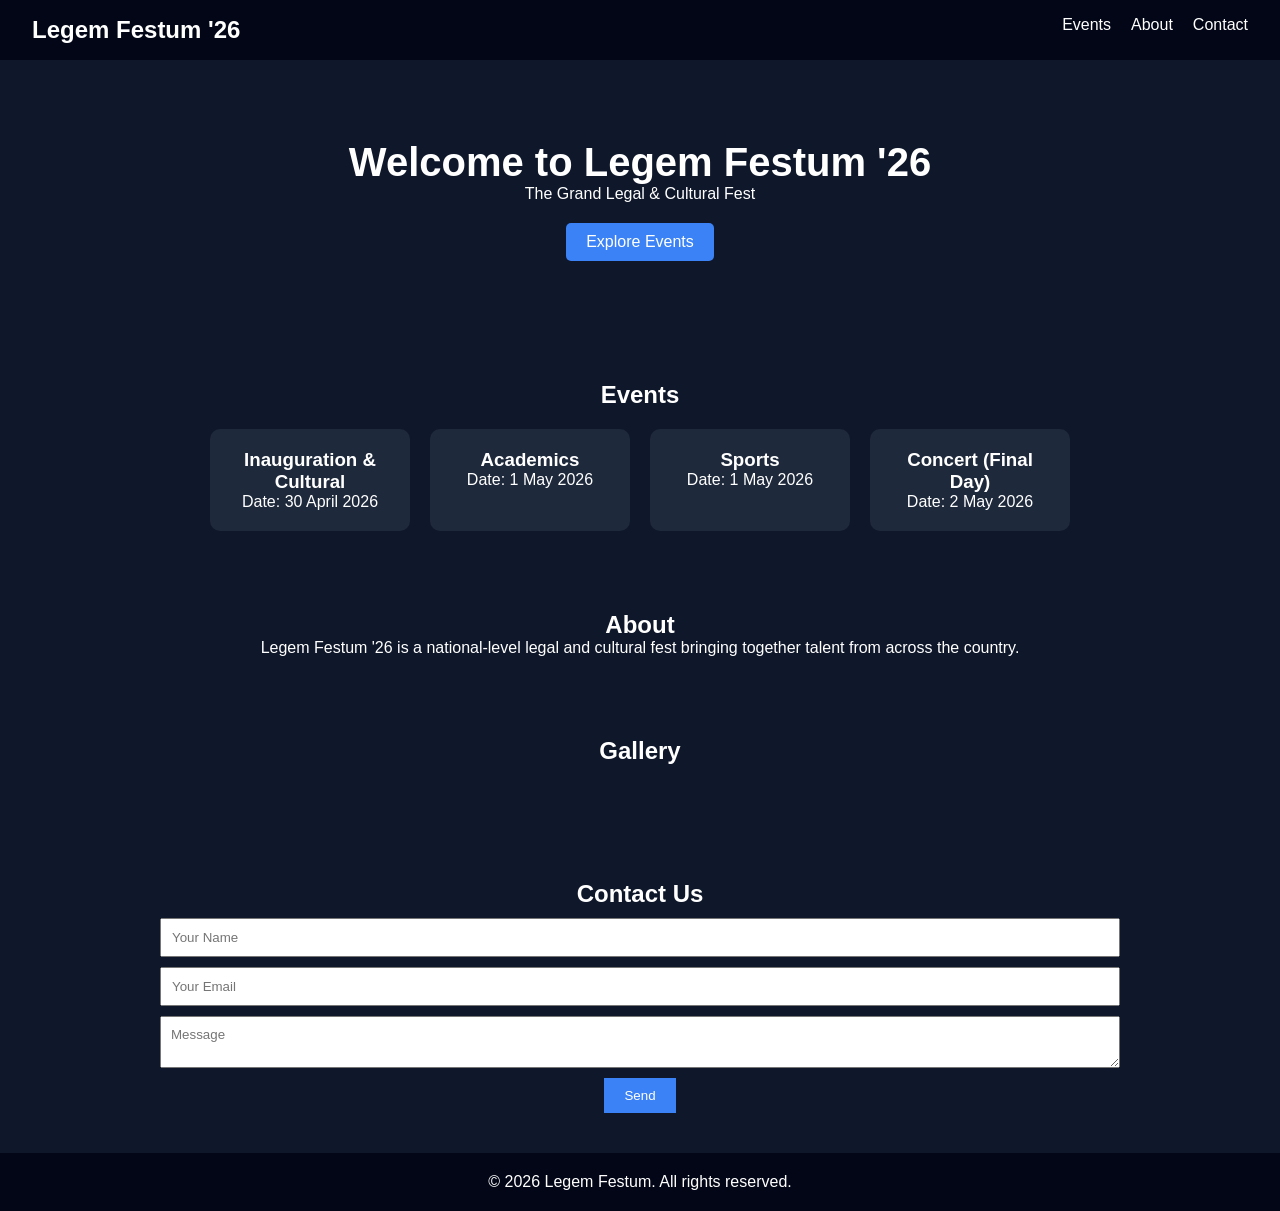
==== index.html @ 27560d38 "A Law Fest, Legum Festum website using css, java and html" ====
<!DOCTYPE html>
<html lang="en">
<head>
    <meta charset="UTF-8">
    <meta name="viewport" content="width=device-width, initial-scale=1.0">
    <title>Legem Festum '26</title>
    <link rel="stylesheet" href="style.css">
</head>
<body>

<!-- Navbar -->
<nav class="navbar">
    <h2>Legem Festum '26</h2>
    <ul>
        <li><a href="#events">Events</a></li>
        <li><a href="#about">About</a></li>
        <li><a href="#contact">Contact</a></li>
    </ul>
</nav>

<!-- Hero -->
<section class="hero fade-in">
    <h1>Welcome to Legem Festum '26</h1>
    <p>The Grand Legal & Cultural Fest</p>
    <a href="events.html" class="btn">Explore Events</a>
</section>

<!-- Events -->
<section id="events" class="events fade-in">
    <h2>Events</h2>
<div class="cards">
    <div class="card">
        <h3>Inauguration & Cultural</h3>
        <p>Date: 30 April 2026</p>
    </div>

    <div class="card">
        <h3>Academics</h3>
        <p>Date: 1 May 2026</p>
    </div>

    <div class="card">
        <h3>Sports</h3>
        <p>Date: 1 May 2026</p>
    </div>

    <div class="card">
        <h3>Concert (Final Day)</h3>
        <p>Date: 2 May 2026</p>
    </div>
</div>
</section>

<!-- About -->
<section id="about" class="about fade-in">
    <h2>About</h2>
    <p>Legem Festum '26 is a national-level legal and cultural fest bringing together talent from across the country.</p>
</section>

<!-- Gallery -->
<section class="gallery fade-in">
    <h2>Gallery</h2>
    <div class="gallery-grid">
        <img src="https://picsum.photos/300?1" alt="">
        <img src="https://picsum.photos/300?2" alt="">
        <img src="https://picsum.photos/300?3" alt="">
        <img src="https://picsum.photos/300?4" alt="">
        <img src="https://picsum.photos/300?5" alt="">
        <img src="https://picsum.photos/300?6" alt="">
    </div>
</section>

<!-- Contact -->
<section id="contact" class="contact fade-in">
    <h2>Contact Us</h2>
    <form>
        <input type="text" placeholder="Your Name" required>
        <input type="email" placeholder="Your Email" required>
        <textarea placeholder="Message"></textarea>
        <button type="submit">Send</button>
    </form>
</section>

<!-- Footer -->
<footer>
    <p>© 2026 Legem Festum. All rights reserved.</p>
</footer>

<script src="script.js"></script>
</body>
</html>
---- style.css ----
* {
    margin: 0;
    padding: 0;
    box-sizing: border-box;
    font-family: Arial, sans-serif;
}

html {
    scroll-behavior: smooth;
}

body {
    background: #0f172a;
    color: white;
}

/* Navbar */
.navbar {
    display: flex;
    justify-content: space-between;
    padding: 1rem 2rem;
    background: #020617;
}

.navbar ul {
    list-style: none;
    display: flex;
    gap: 20px;
}

.navbar a {
    color: white;
    text-decoration: none;
}

/* Hero */
.hero {
    text-align: center;
    padding: 80px 20px;
}

.hero h1 {
    font-size: 2.5rem;
}

.btn {
    display: inline-block;
    margin-top: 20px;
    padding: 10px 20px;
    background: #3b82f6;
    color: white;
    text-decoration: none;
    border-radius: 5px;
}

/* Events */
.events {
    padding: 40px 20px;
    text-align: center;
}

.cards {
    display: flex;
    justify-content: center;
    gap: 20px;
    margin-top: 20px;
    flex-wrap: wrap;
}

.card {
    background: #1e293b;
    padding: 20px;
    border-radius: 10px;
    width: 200px;
}

/* About */
.about {
    padding: 40px;
    text-align: center;
}

/* Contact */
.contact {
    padding: 40px;
    text-align: center;
}

.contact input, .contact textarea {
    display: block;
    width: 80%;
    margin: 10px auto;
    padding: 10px;
}

button {
    padding: 10px 20px;
    background: #3b82f6;
    border: none;
    color: white;
}

/* Footer */
footer {
    text-align: center;
    padding: 20px;
    background: #020617;
}

/* Gallery */
.gallery {
    padding: 40px;
    text-align: center;
}

.gallery-grid {
    display: grid;
    grid-template-columns: repeat(auto-fit, minmax(200px, 1fr));
    gap: 15px;
    margin-top: 20px;
}

.gallery-grid img {
    width: 100%;
    border-radius: 10px;
    transition: transform 0.3s, opacity 0.3s;
}

.gallery-grid img:hover {
    transform: scale(1.05);
    opacity: 0.8;
}

/* Fade Animation */
.fade-in {
    opacity: 0;
    transform: translateY(20px);
    transition: all 0.6s ease;
}

.fade-in.show {
    opacity: 1;
    transform: translateY(0);
}

.events-page {
    text-align: center;
    padding: 50px 20px;
}

.event-list {
    margin-top: 30px;
}

.event-item {
    background: #1e293b;
    margin: 15px auto;
    padding: 20px;
    border-radius: 10px;
    width: 300px;
}
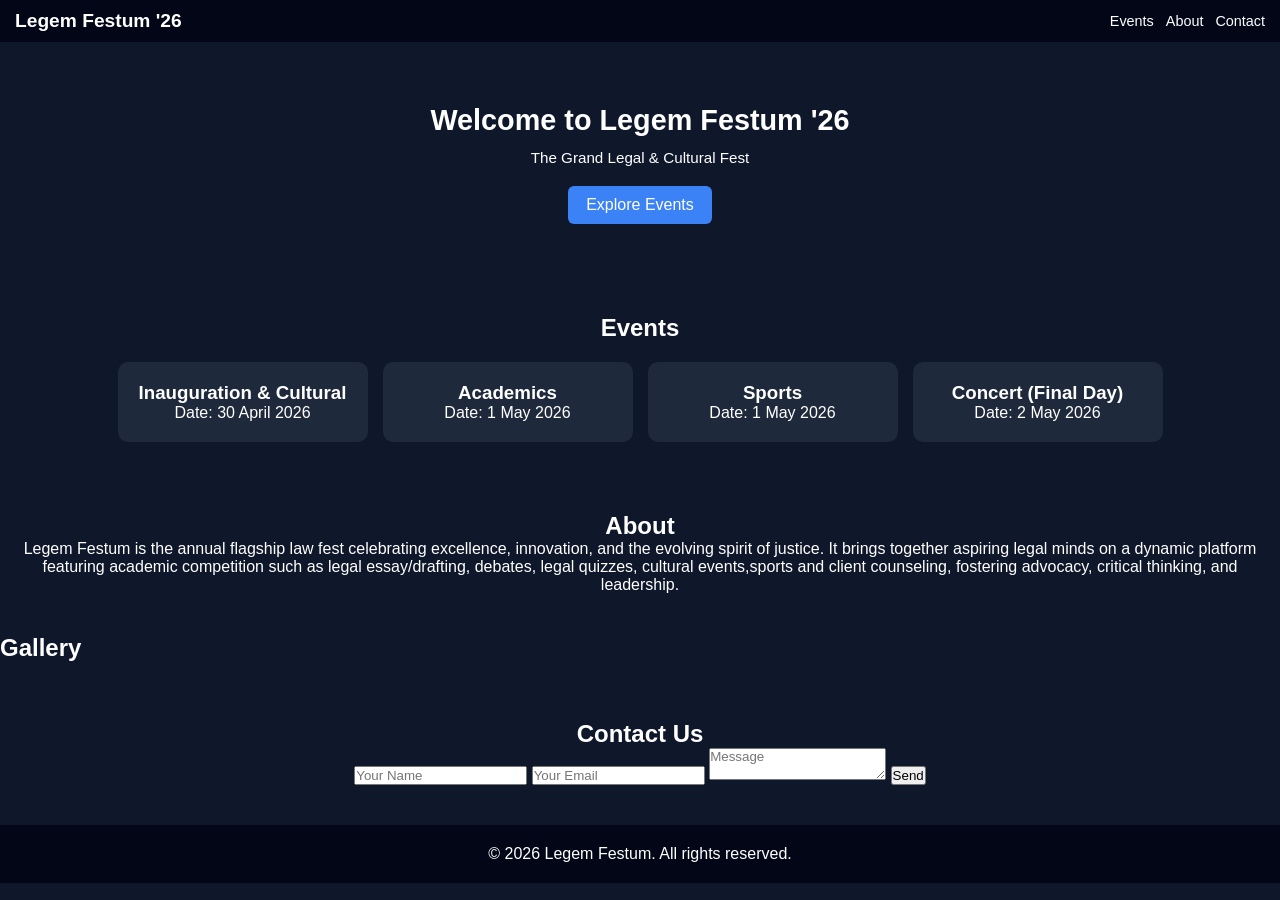
==== commit 7162e508: "update style and script" ====
--- a/index.html
+++ b/index.html
@@ -11,8 +11,14 @@
 <!-- Navbar -->
 <nav class="navbar">
     <h2>Legem Festum '26</h2>
-    <ul>
-        <li><a href="#events">Events</a></li>
+
+    <!-- Hamburger -->
+    <div class="menu-toggle" id="menu-toggle">
+        ☰
+    </div>
+
+    <ul id="nav-links">
+        <li><a href="#events.html">Events</a></li>
         <li><a href="#about">About</a></li>
         <li><a href="#contact">Contact</a></li>
     </ul>
@@ -54,7 +60,7 @@
 <!-- About -->
 <section id="about" class="about fade-in">
     <h2>About</h2>
-    <p>Legem Festum '26 is a national-level legal and cultural fest bringing together talent from across the country.</p>
+    <p>Legem Festum is the annual flagship law fest celebrating excellence, innovation, and the evolving spirit of justice. It brings together aspiring legal minds on a dynamic platform featuring academic competition such as legal essay/drafting, debates, legal quizzes, cultural events,sports and client counseling, fostering advocacy, critical thinking, and leadership.</p>
 </section>
 
 <!-- Gallery -->
--- a/style.css
+++ b/style.css
@@ -5,64 +5,77 @@
     font-family: Arial, sans-serif;
 }
 
-html {
-    scroll-behavior: smooth;
-}
-
 body {
     background: #0f172a;
     color: white;
 }
 
-/* Navbar */
+/* NAVBAR */
 .navbar {
     display: flex;
     justify-content: space-between;
-    padding: 1rem 2rem;
+    align-items: center;
+    padding: 10px 15px;
     background: #020617;
+}
+
+.navbar h2 {
+    font-size: 1.2rem;
 }
 
 .navbar ul {
     list-style: none;
     display: flex;
-    gap: 20px;
+    gap: 12px;
 }
 
 .navbar a {
     color: white;
     text-decoration: none;
-}
-
-/* Hero */
+    font-size: 0.9rem;
+}
+
+/* HERO */
 .hero {
-    text-align: center;
-    padding: 80px 20px;
+    padding: 60px 15px;
+    text-align: center;
 }
 
 .hero h1 {
-    font-size: 2.5rem;
+    font-size: 1.8rem;
+    line-height: 1.3;
+}
+
+.hero p {
+    font-size: 0.95rem;
+    margin-top: 10px;
 }
 
 .btn {
     display: inline-block;
     margin-top: 20px;
-    padding: 10px 20px;
+    padding: 10px 18px;
     background: #3b82f6;
     color: white;
     text-decoration: none;
-    border-radius: 5px;
-}
-
-/* Events */
+    border-radius: 6px;
+    transition: 0.3s;
+}
+
+.btn:hover {
+    background: #2563eb;
+}
+
+/* EVENTS */
 .events {
-    padding: 40px 20px;
+    padding: 30px 15px;
     text-align: center;
 }
 
 .cards {
     display: flex;
     justify-content: center;
-    gap: 20px;
+    gap: 15px;
     margin-top: 20px;
     flex-wrap: wrap;
 }
@@ -71,91 +84,153 @@
     background: #1e293b;
     padding: 20px;
     border-radius: 10px;
-    width: 200px;
-}
-
-/* About */
-.about {
-    padding: 40px;
-    text-align: center;
-}
-
-/* Contact */
-.contact {
-    padding: 40px;
-    text-align: center;
-}
-
-.contact input, .contact textarea {
-    display: block;
-    width: 80%;
-    margin: 10px auto;
-    padding: 10px;
-}
-
-button {
-    padding: 10px 20px;
+    width: 250px;
+    transition: 0.3s;
+}
+
+.card:hover {
+    transform: translateY(-5px);
+}
+
+/* ABOUT + CONTACT */
+.about, .contact {
+    padding: 40px 20px;
+    text-align: center;
+}
+
+/* FOOTER */
+footer {
+    text-align: center;
+    padding: 20px;
+    background: #020617;
+}
+
+/* ================= TIMELINE ================= */
+
+.timeline {
+    position: relative;
+    max-width: 800px;
+    margin: 50px auto;
+}
+
+.timeline::before {
+    content: "";
+    position: absolute;
+    left: 50%;
+    width: 3px;
+    height: 100%;
     background: #3b82f6;
-    border: none;
-    color: white;
-}
-
-/* Footer */
-footer {
-    text-align: center;
-    padding: 20px;
-    background: #020617;
-}
-
-/* Gallery */
-.gallery {
-    padding: 40px;
-    text-align: center;
-}
-
-.gallery-grid {
-    display: grid;
-    grid-template-columns: repeat(auto-fit, minmax(200px, 1fr));
-    gap: 15px;
-    margin-top: 20px;
-}
-
-.gallery-grid img {
-    width: 100%;
+    transform: translateX(-50%);
+}
+
+.timeline-item {
+    width: 50%;
+    padding: 20px;
+    position: relative;
+    margin-bottom: 40px;
+}
+
+.timeline-item:nth-child(odd) {
+    left: 0;
+    text-align: right;
+}
+
+.timeline-item:nth-child(even) {
+    left: 50%;
+}
+
+.timeline-content {
+    background: #1e293b;
+    padding: 20px;
     border-radius: 10px;
-    transition: transform 0.3s, opacity 0.3s;
-}
-
-.gallery-grid img:hover {
-    transform: scale(1.05);
-    opacity: 0.8;
-}
-
-/* Fade Animation */
-.fade-in {
-    opacity: 0;
-    transform: translateY(20px);
-    transition: all 0.6s ease;
-}
-
-.fade-in.show {
-    opacity: 1;
-    transform: translateY(0);
-}
-
-.events-page {
-    text-align: center;
-    padding: 50px 20px;
-}
-
-.event-list {
-    margin-top: 30px;
-}
-
-.event-item {
-    background: #1e293b;
-    margin: 15px auto;
-    padding: 20px;
-    border-radius: 10px;
-    width: 300px;
-}+    display: inline-block;
+    max-width: 280px;
+    transition: 0.3s;
+}
+
+.timeline-content:hover {
+    transform: translateY(-5px);
+}
+
+.menu-toggle {
+    display: none;
+    font-size: 1.8rem;
+    cursor: pointer;
+}
+
+/* ================= MOBILE ================= */
+@media (max-width: 768px) {
+
+    /* NAVBAR */
+    .menu-toggle {
+        display: block;
+        cursor: pointer;
+    }
+
+    .navbar {
+        position: relative;
+    }
+
+    #nav-links {
+        display: flex;
+        flex-direction: column;
+        width: 100%;
+        background: #020617;
+        position: absolute;
+        top: 60px;
+        left: 0;
+
+        /* 🔥 Animation */
+        max-height: 0;
+        overflow: hidden;
+        transition: max-height 0.4s ease;
+    }
+
+    #nav-links li {
+        text-align: center;
+        padding: 12px 0;
+    }
+
+    #nav-links.active {
+        max-height: 300px;
+    }
+
+    /* HERO */
+    .hero h1 {
+        font-size: 1.5rem;
+    }
+
+    .hero p {
+        font-size: 0.85rem;
+    }
+
+    .btn {
+        font-size: 0.85rem;
+    }
+
+    /* CARDS */
+    .cards {
+        flex-direction: column;
+        align-items: center;
+    }
+
+    .card {
+        width: 90%;
+    }
+
+    /* TIMELINE */
+    .timeline::before {
+        left: 15px;
+    }
+
+    .timeline-item {
+        width: 100%;
+        padding-left: 40px;
+        text-align: left !important;
+        left: 0 !important;
+    }
+
+    .timeline-content {
+        max-width: 100%;
+    }
+}
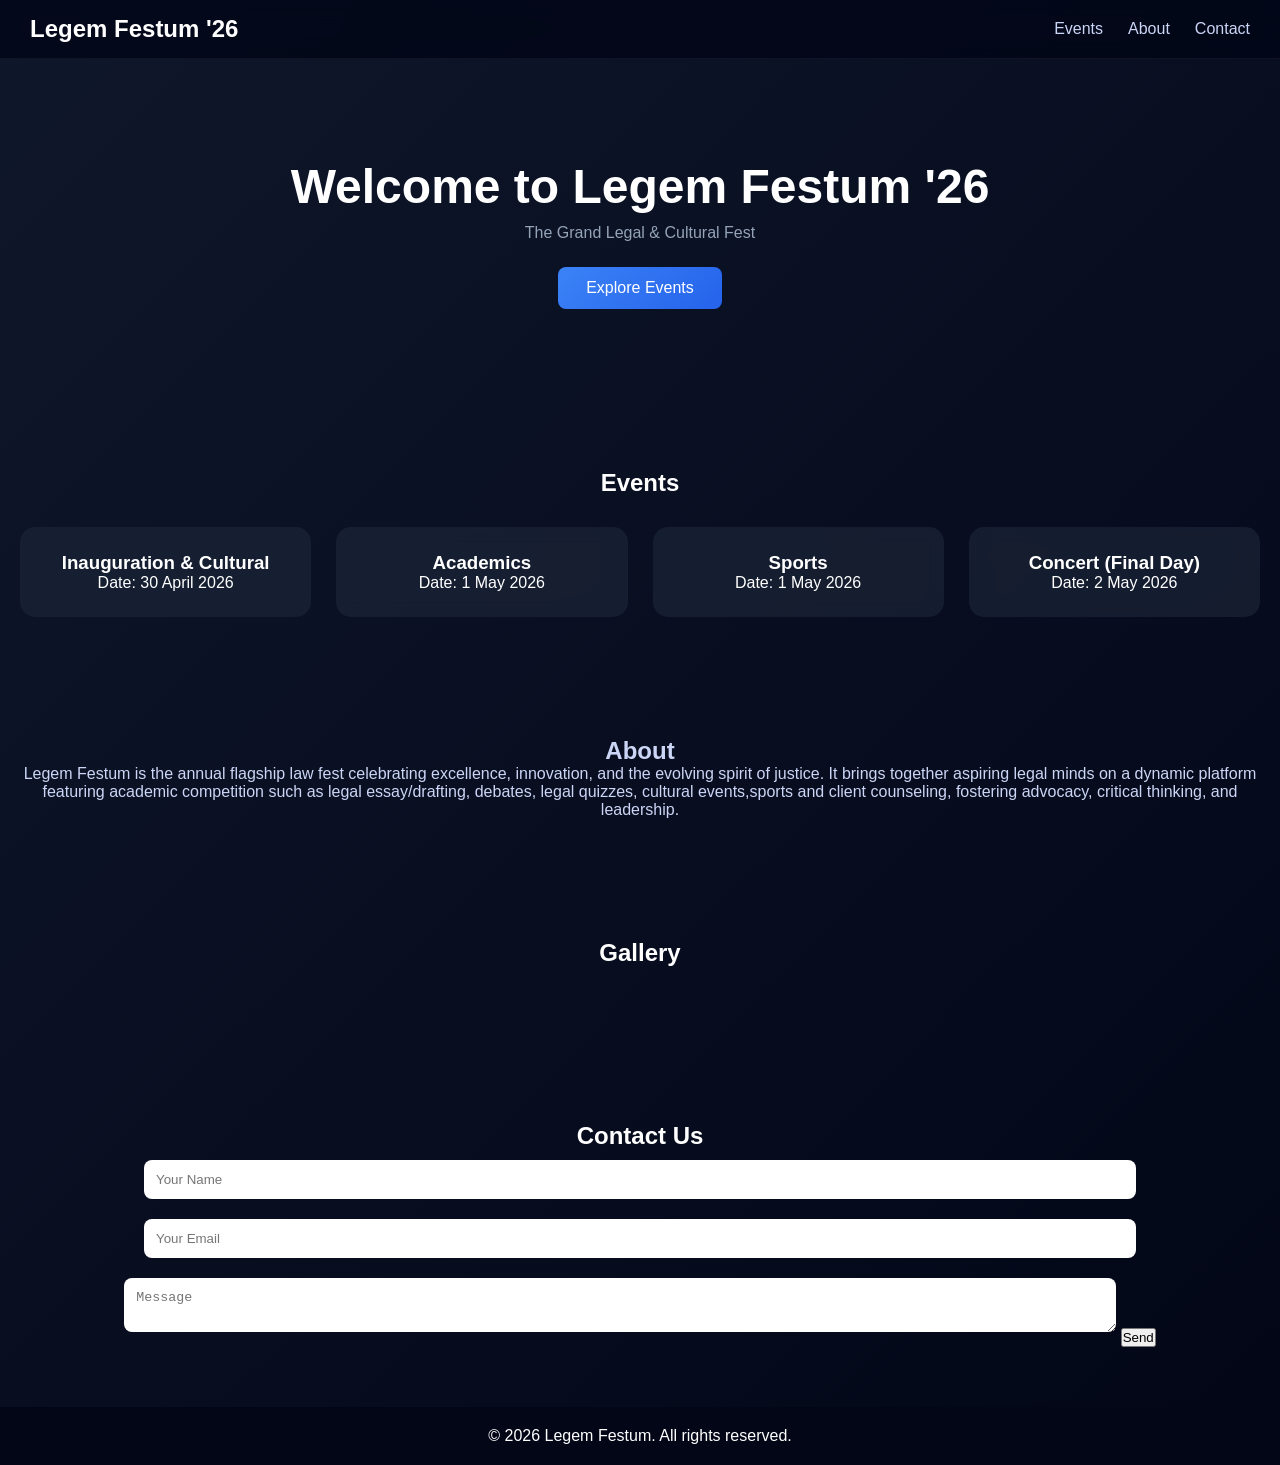
==== commit f31a0a5c: "Added seperate pages for Events, contact and html with update css style and html" ====
--- a/index.html
+++ b/index.html
@@ -13,14 +13,14 @@
     <h2>Legem Festum '26</h2>
 
     <!-- Hamburger -->
-    <div class="menu-toggle" id="menu-toggle">
-        ☰
-    </div>
+    
+        <div class="menu-toggle" id="menu-toggle">☰</div>
+    
 
     <ul id="nav-links">
-        <li><a href="#events.html">Events</a></li>
-        <li><a href="#about">About</a></li>
-        <li><a href="#contact">Contact</a></li>
+        <li><a href="events.html">Events</a></li>
+        <li><a href="about">About</a></li>
+        <li><a href="contact">Contact</a></li>
     </ul>
 </nav>
 
--- a/style.css
+++ b/style.css
@@ -1,170 +1,231 @@
+/* ================= RESET ================= */
 * {
     margin: 0;
     padding: 0;
     box-sizing: border-box;
-    font-family: Arial, sans-serif;
+}
+
+html {
+    scroll-behavior: smooth;
 }
 
 body {
-    background: #0f172a;
-    color: white;
-}
-
-/* NAVBAR */
+    font-family: 'Poppins', sans-serif;
+    background: linear-gradient(135deg, #0f172a, #020617);
+    color: #fff;
+}
+
+/* ================= NAVBAR ================= */
 .navbar {
     display: flex;
     justify-content: space-between;
     align-items: center;
-    padding: 10px 15px;
-    background: #020617;
+    padding: 15px 30px;
+    position: sticky;
+    top: 0;
+    backdrop-filter: blur(10px);
+    background: rgba(2, 6, 23, 0.8);
+    border-bottom: 1px solid rgba(255,255,255,0.05);
+    z-index: 1000;
 }
 
 .navbar h2 {
-    font-size: 1.2rem;
-}
-
-.navbar ul {
+    font-weight: 600;
+}
+
+/* DEFAULT NAV LINKS */
+#nav-links {
     list-style: none;
     display: flex;
-    gap: 12px;
+    gap: 25px;
 }
 
 .navbar a {
-    color: white;
     text-decoration: none;
-    font-size: 0.9rem;
-}
-
-/* HERO */
-.hero {
-    padding: 60px 15px;
-    text-align: center;
-}
-
-.hero h1 {
-    font-size: 1.8rem;
-    line-height: 1.3;
-}
-
-.hero p {
-    font-size: 0.95rem;
-    margin-top: 10px;
-}
-
-.btn {
-    display: inline-block;
-    margin-top: 20px;
-    padding: 10px 18px;
-    background: #3b82f6;
-    color: white;
-    text-decoration: none;
-    border-radius: 6px;
+    color: #cbd5f5;
     transition: 0.3s;
 }
 
-.btn:hover {
-    background: #2563eb;
-}
-
-/* EVENTS */
-.events {
-    padding: 30px 15px;
-    text-align: center;
-}
-
-.cards {
-    display: flex;
-    justify-content: center;
-    gap: 15px;
-    margin-top: 20px;
-    flex-wrap: wrap;
-}
-
-.card {
-    background: #1e293b;
-    padding: 20px;
-    border-radius: 10px;
-    width: 250px;
-    transition: 0.3s;
-}
-
-.card:hover {
-    transform: translateY(-5px);
-}
-
-/* ABOUT + CONTACT */
-.about, .contact {
-    padding: 40px 20px;
-    text-align: center;
-}
-
-/* FOOTER */
-footer {
-    text-align: center;
-    padding: 20px;
-    background: #020617;
-}
-
-/* ================= TIMELINE ================= */
-
-.timeline {
-    position: relative;
-    max-width: 800px;
-    margin: 50px auto;
-}
-
-.timeline::before {
-    content: "";
-    position: absolute;
-    left: 50%;
-    width: 3px;
-    height: 100%;
-    background: #3b82f6;
-    transform: translateX(-50%);
-}
-
-.timeline-item {
-    width: 50%;
-    padding: 20px;
-    position: relative;
-    margin-bottom: 40px;
-}
-
-.timeline-item:nth-child(odd) {
-    left: 0;
-    text-align: right;
-}
-
-.timeline-item:nth-child(even) {
-    left: 50%;
-}
-
-.timeline-content {
-    background: #1e293b;
-    padding: 20px;
-    border-radius: 10px;
-    display: inline-block;
-    max-width: 280px;
-    transition: 0.3s;
-}
-
-.timeline-content:hover {
-    transform: translateY(-5px);
-}
-
+.navbar a:hover {
+    color: #3b82f6;
+}
+
+/* ================= HAMBURGER ================= */
 .menu-toggle {
     display: none;
     font-size: 1.8rem;
     cursor: pointer;
 }
 
+/* ================= HERO ================= */
+.hero {
+    text-align: center;
+    padding: 100px 20px;
+}
+
+.hero h1 {
+    font-size: 3rem;
+    font-weight: 700;
+}
+
+.hero p {
+    margin-top: 10px;
+    color: #94a3b8;
+}
+
+/* ================= BUTTON ================= */
+.btn {
+    display: inline-block;
+    margin-top: 25px;
+    padding: 12px 28px;
+    border-radius: 8px;
+    background: linear-gradient(135deg, #3b82f6, #2563eb);
+    color: white;
+    text-decoration: none;
+    font-weight: 500;
+    transition: 0.3s;
+}
+
+.btn:hover {
+    transform: translateY(-3px);
+    box-shadow: 0 10px 25px rgba(59,130,246,0.4);
+}
+
+/* ================= EVENTS ================= */
+.events {
+    padding: 60px 20px;
+    text-align: center;
+}
+
+.cards {
+    display: grid;
+    grid-template-columns: repeat(auto-fit, minmax(250px, 1fr));
+    gap: 25px;
+    margin-top: 30px;
+}
+
+.card {
+    background: rgba(30, 41, 59, 0.6);
+    padding: 25px;
+    border-radius: 15px;
+    backdrop-filter: blur(10px);
+    transition: 0.3s;
+}
+
+.card:hover {
+    transform: translateY(-8px);
+    box-shadow: 0 15px 30px rgba(0,0,0,0.4);
+}
+
+/* ================= ABOUT ================= */
+.about {
+    padding: 60px 20px;
+    text-align: center;
+    color: #cbd5f5;
+}
+
+/* ================= GALLERY ================= */
+.gallery {
+    padding: 60px 20px;
+    text-align: center;
+}
+
+.gallery-grid {
+    display: grid;
+    grid-template-columns: repeat(auto-fit, minmax(200px, 1fr));
+    gap: 15px;
+    margin-top: 20px;
+}
+
+.gallery-grid img {
+    width: 100%;
+    border-radius: 12px;
+    transition: 0.4s;
+}
+
+.gallery-grid img:hover {
+    transform: scale(1.05);
+}
+
+/* ================= CONTACT ================= */
+.contact {
+    padding: 60px 20px;
+    text-align: center;
+}
+
+.contact input,
+.contact textarea {
+    width: 80%;
+    margin: 10px auto;
+    padding: 12px;
+    border-radius: 8px;
+    border: none;
+}
+
+/* ================= FOOTER ================= */
+footer {
+    text-align: center;
+    padding: 20px;
+    background: #020617;
+}
+
+/* ================= FADE ANIMATION ================= */
+.fade-in {
+    opacity: 0;
+    transform: translateY(30px);
+    transition: 0.6s ease;
+}
+
+.fade-in.show {
+    opacity: 1;
+    transform: translateY(0);
+}
+
+/* ================= EVENTS GALLERY ================= */
+.events-page {
+    text-align: center;
+    padding: 60px 20px;
+}
+
+.event-gallery {
+    display: grid;
+    grid-template-columns: repeat(auto-fit, minmax(250px, 1fr));
+    gap: 25px;
+    margin-top: 40px;
+}
+
+.event-card {
+    background: rgba(30, 41, 59, 0.6);
+    border-radius: 15px;
+    overflow: hidden;
+    backdrop-filter: blur(10px);
+    transition: 0.4s;
+}
+
+.event-card img {
+    width: 100%;
+    height: 200px;
+    object-fit: cover;
+}
+
+.event-card:hover {
+    transform: translateY(-8px) scale(1.02);
+    box-shadow: 0 20px 40px rgba(0,0,0,0.5);
+}
+
+.event-info {
+    padding: 15px;
+}
+
+.event-info p {
+    color: #94a3b8;
+}
+
 /* ================= MOBILE ================= */
 @media (max-width: 768px) {
 
-    /* NAVBAR */
     .menu-toggle {
         display: block;
-        cursor: pointer;
     }
 
     .navbar {
@@ -172,15 +233,13 @@
     }
 
     #nav-links {
-        display: flex;
-        flex-direction: column;
-        width: 100%;
-        background: #020617;
         position: absolute;
         top: 60px;
         left: 0;
-
-        /* 🔥 Animation */
+        width: 100%;
+        background: #020617;
+        flex-direction: column;
+
         max-height: 0;
         overflow: hidden;
         transition: max-height 0.4s ease;
@@ -195,42 +254,273 @@
         max-height: 300px;
     }
 
-    /* HERO */
     .hero h1 {
-        font-size: 1.5rem;
-    }
-
-    .hero p {
-        font-size: 0.85rem;
-    }
-
-    .btn {
-        font-size: 0.85rem;
-    }
-
-    /* CARDS */
-    .cards {
+        font-size: 2rem;
+    }
+
+}
+
+/* ================= RESET ================= */
+* {
+    margin: 0;
+    padding: 0;
+    box-sizing: border-box;
+}
+
+html {
+    scroll-behavior: smooth;
+}
+
+body {
+    font-family: 'Poppins', sans-serif;
+    background: linear-gradient(135deg, #0f172a, #020617);
+    color: #fff;
+}
+
+/* ================= NAVBAR ================= */
+.navbar {
+    display: flex;
+    justify-content: space-between;
+    align-items: center;
+    padding: 15px 30px;
+    position: sticky;
+    top: 0;
+    backdrop-filter: blur(10px);
+    background: rgba(2, 6, 23, 0.8);
+    border-bottom: 1px solid rgba(255,255,255,0.05);
+    z-index: 1000;
+}
+
+.navbar h2 {
+    font-weight: 600;
+}
+
+/* DEFAULT NAV LINKS */
+#nav-links {
+    list-style: none;
+    display: flex;
+    gap: 25px;
+}
+
+.navbar a {
+    text-decoration: none;
+    color: #cbd5f5;
+    transition: 0.3s;
+}
+
+.navbar a:hover {
+    color: #3b82f6;
+}
+
+/* ================= HAMBURGER ================= */
+.menu-toggle {
+    display: none;
+    font-size: 1.8rem;
+    cursor: pointer;
+}
+
+/* ================= HERO ================= */
+.hero {
+    text-align: center;
+    padding: 100px 20px;
+}
+
+.hero h1 {
+    font-size: 3rem;
+    font-weight: 700;
+}
+
+.hero p {
+    margin-top: 10px;
+    color: #94a3b8;
+}
+
+/* ================= BUTTON ================= */
+.btn {
+    display: inline-block;
+    margin-top: 25px;
+    padding: 12px 28px;
+    border-radius: 8px;
+    background: linear-gradient(135deg, #3b82f6, #2563eb);
+    color: white;
+    text-decoration: none;
+    font-weight: 500;
+    transition: 0.3s;
+}
+
+.btn:hover {
+    transform: translateY(-3px);
+    box-shadow: 0 10px 25px rgba(59,130,246,0.4);
+}
+
+/* ================= EVENTS ================= */
+.events {
+    padding: 60px 20px;
+    text-align: center;
+}
+
+.cards {
+    display: grid;
+    grid-template-columns: repeat(auto-fit, minmax(250px, 1fr));
+    gap: 25px;
+    margin-top: 30px;
+}
+
+.card {
+    background: rgba(30, 41, 59, 0.6);
+    padding: 25px;
+    border-radius: 15px;
+    backdrop-filter: blur(10px);
+    transition: 0.3s;
+}
+
+.card:hover {
+    transform: translateY(-8px);
+    box-shadow: 0 15px 30px rgba(0,0,0,0.4);
+}
+
+/* ================= ABOUT ================= */
+.about {
+    padding: 60px 20px;
+    text-align: center;
+    color: #cbd5f5;
+}
+
+/* ================= GALLERY ================= */
+.gallery {
+    padding: 60px 20px;
+    text-align: center;
+}
+
+.gallery-grid {
+    display: grid;
+    grid-template-columns: repeat(auto-fit, minmax(200px, 1fr));
+    gap: 15px;
+    margin-top: 20px;
+}
+
+.gallery-grid img {
+    width: 100%;
+    border-radius: 12px;
+    transition: 0.4s;
+}
+
+.gallery-grid img:hover {
+    transform: scale(1.05);
+}
+
+/* ================= CONTACT ================= */
+.contact {
+    padding: 60px 20px;
+    text-align: center;
+}
+
+.contact input,
+.contact textarea {
+    width: 80%;
+    margin: 10px auto;
+    padding: 12px;
+    border-radius: 8px;
+    border: none;
+}
+
+/* ================= FOOTER ================= */
+footer {
+    text-align: center;
+    padding: 20px;
+    background: #020617;
+}
+
+/* ================= FADE ANIMATION ================= */
+.fade-in {
+    opacity: 0;
+    transform: translateY(30px);
+    transition: 0.6s ease;
+}
+
+.fade-in.show {
+    opacity: 1;
+    transform: translateY(0);
+}
+
+/* ================= EVENTS GALLERY ================= */
+.events-page {
+    text-align: center;
+    padding: 60px 20px;
+}
+
+.event-gallery {
+    display: grid;
+    grid-template-columns: repeat(auto-fit, minmax(250px, 1fr));
+    gap: 25px;
+    margin-top: 40px;
+}
+
+.event-card {
+    background: rgba(30, 41, 59, 0.6);
+    border-radius: 15px;
+    overflow: hidden;
+    backdrop-filter: blur(10px);
+    transition: 0.4s;
+}
+
+.event-card img {
+    width: 100%;
+    height: 200px;
+    object-fit: cover;
+}
+
+.event-card:hover {
+    transform: translateY(-8px) scale(1.02);
+    box-shadow: 0 20px 40px rgba(0,0,0,0.5);
+}
+
+.event-info {
+    padding: 15px;
+}
+
+.event-info p {
+    color: #94a3b8;
+}
+
+/* ================= MOBILE ================= */
+@media (max-width: 768px) {
+
+    .menu-toggle {
+        display: block;
+    }
+
+    .navbar {
+        position: relative;
+    }
+
+    #nav-links {
+        position: absolute;
+        top: 60px;
+        left: 0;
+        width: 100%;
+        background: #020617;
         flex-direction: column;
-        align-items: center;
-    }
-
-    .card {
-        width: 90%;
-    }
-
-    /* TIMELINE */
-    .timeline::before {
-        left: 15px;
-    }
-
-    .timeline-item {
-        width: 100%;
-        padding-left: 40px;
-        text-align: left !important;
-        left: 0 !important;
-    }
-
-    .timeline-content {
-        max-width: 100%;
-    }
-}
+
+        max-height: 0;
+        overflow: hidden;
+        transition: max-height 0.4s ease;
+    }
+
+    #nav-links li {
+        text-align: center;
+        padding: 12px 0;
+    }
+
+    #nav-links.active {
+        max-height: 300px;
+    }
+
+    .hero h1 {
+        font-size: 2rem;
+    }
+
+    .event-card img {
+        height: 180px;
+    }
+}
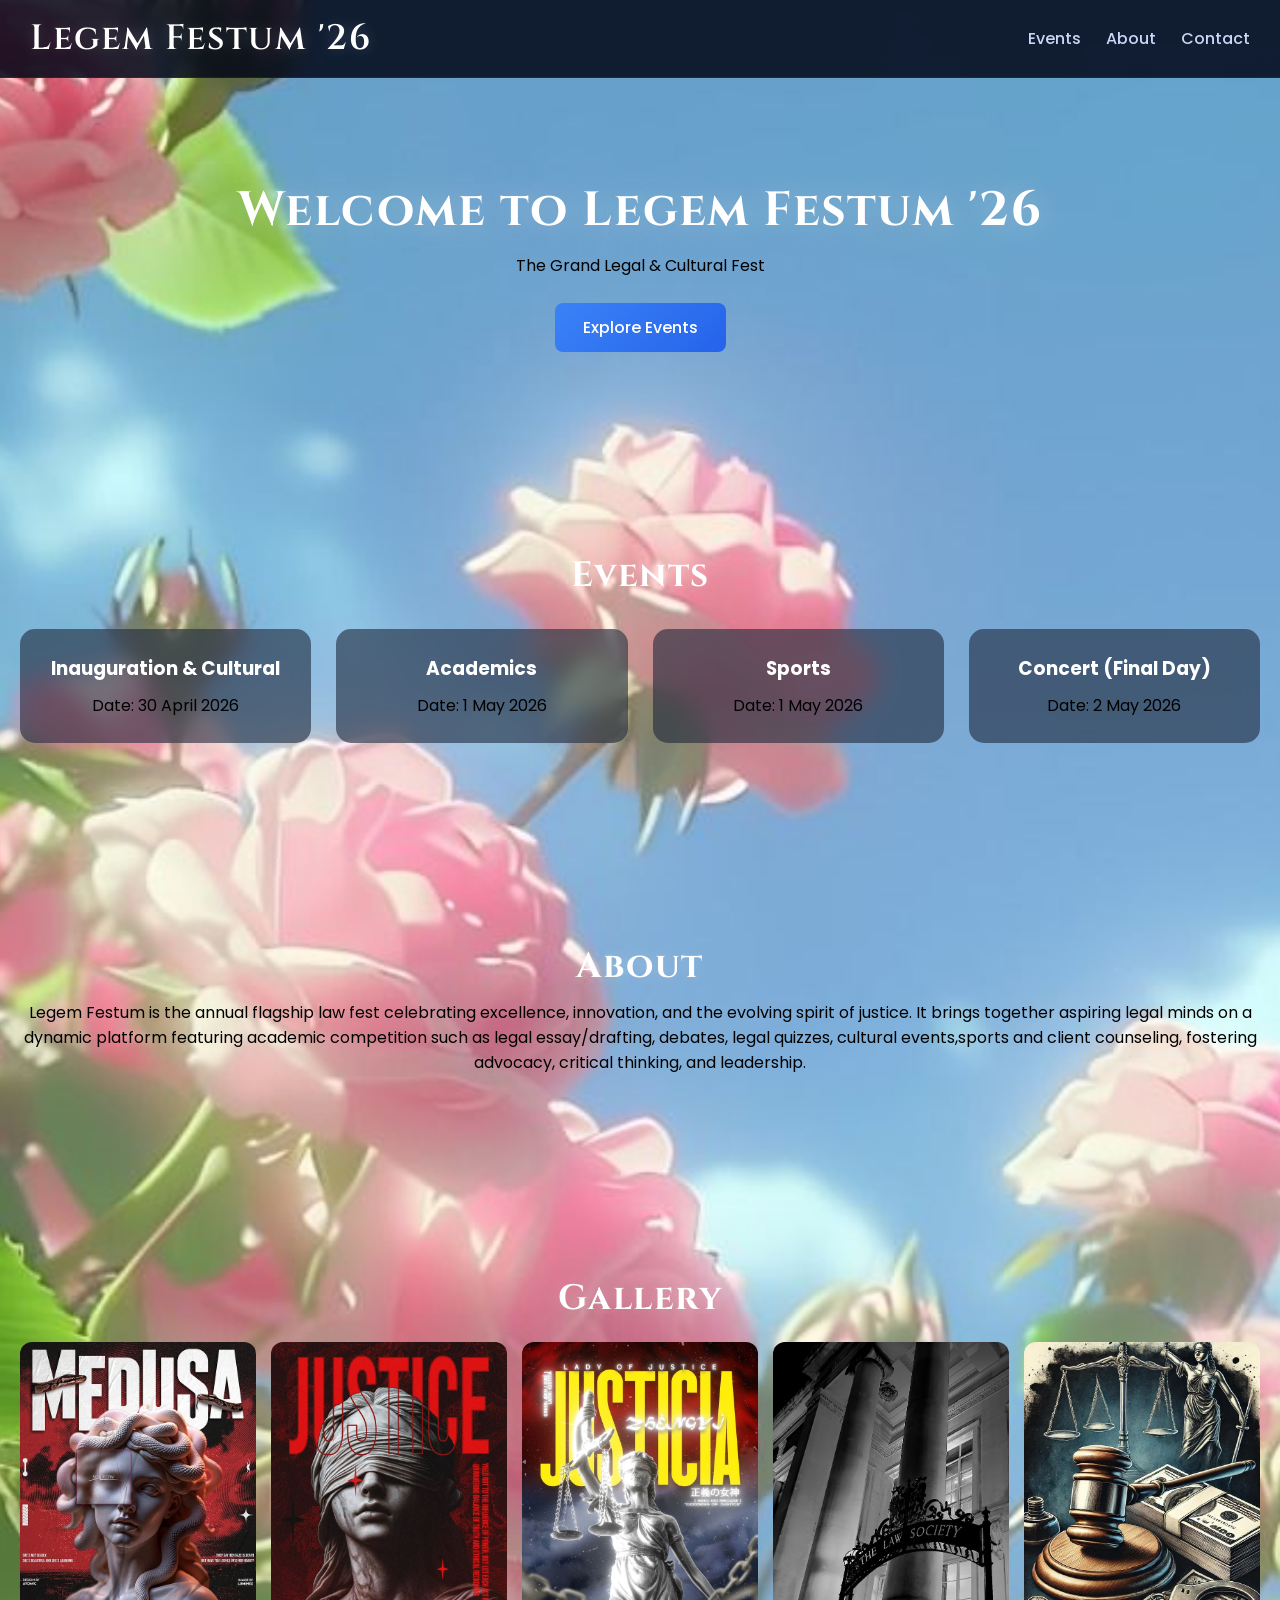
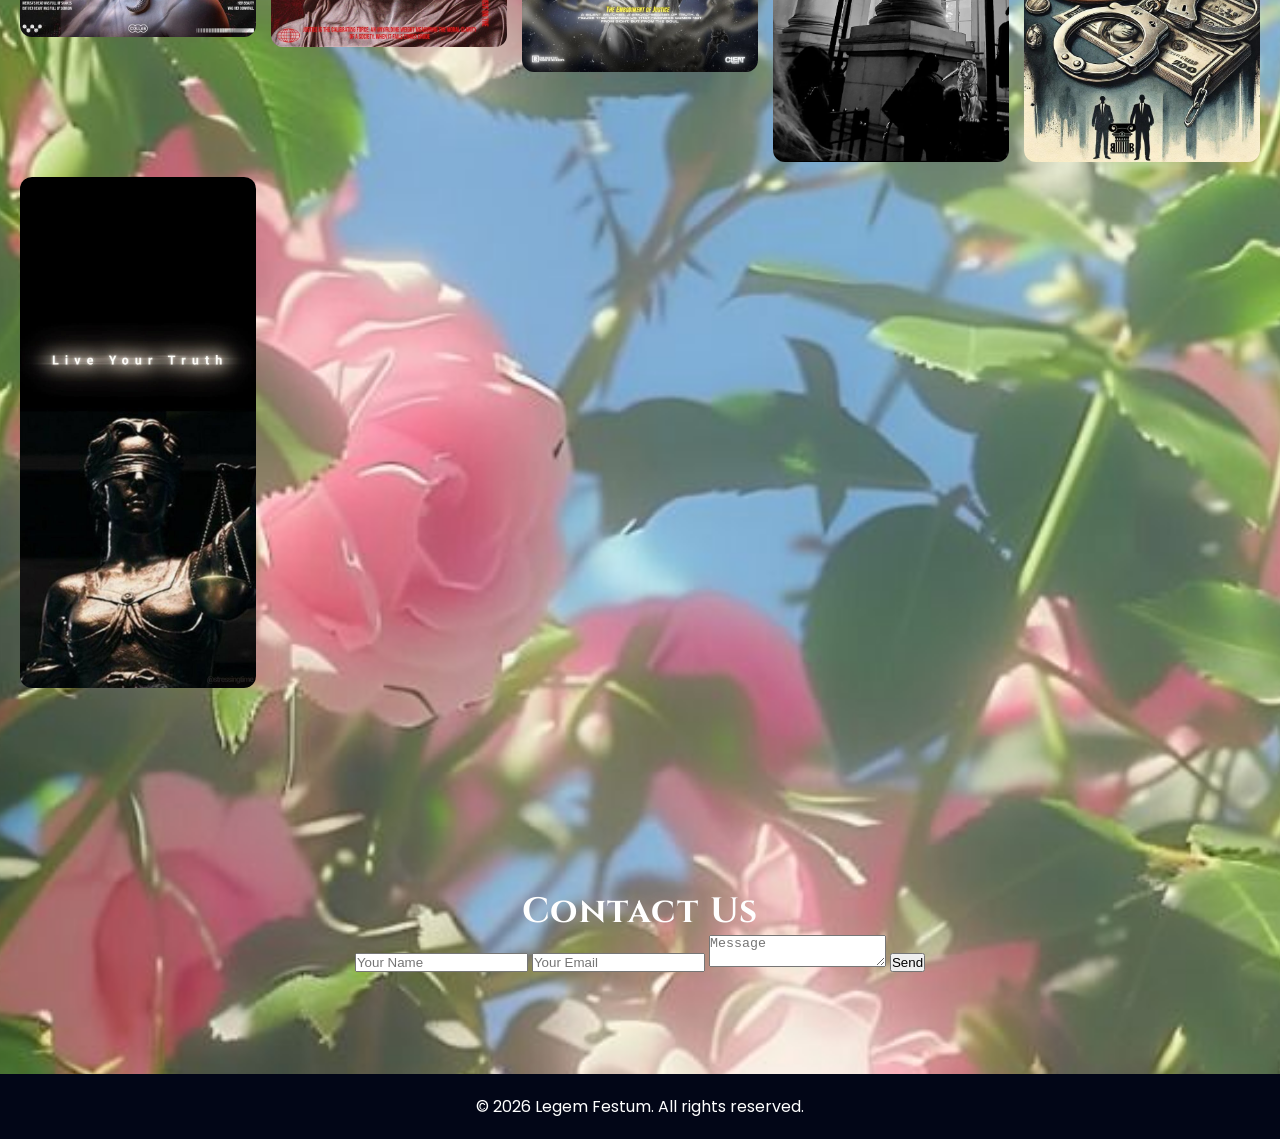
==== commit 260c0de6: "Added Event Photos and update hamburger icon in 3d animation" ====
--- a/index.html
+++ b/index.html
@@ -14,7 +14,11 @@
 
     <!-- Hamburger -->
     
-        <div class="menu-toggle" id="menu-toggle">☰</div>
+        <div class="menu-toggle" id="menu-toggle">
+            <span></span>
+            <span></span>
+            <span></span>
+        </div>
     
 
     <ul id="nav-links">
@@ -25,14 +29,14 @@
 </nav>
 
 <!-- Hero -->
-<section class="hero fade-in">
+<section class="hero fade-in" data-bg="images/bg1.jpeg">
     <h1>Welcome to Legem Festum '26</h1>
     <p>The Grand Legal & Cultural Fest</p>
     <a href="events.html" class="btn">Explore Events</a>
 </section>
 
 <!-- Events -->
-<section id="events" class="events fade-in">
+<section class="hero fade-in" data-bg="images/bg2.jpeg">
     <h2>Events</h2>
 <div class="cards">
     <div class="card">
@@ -58,26 +62,26 @@
 </section>
 
 <!-- About -->
-<section id="about" class="about fade-in">
+<section class="hero fade-in" data-bg="images/bg3.jpeg">
     <h2>About</h2>
     <p>Legem Festum is the annual flagship law fest celebrating excellence, innovation, and the evolving spirit of justice. It brings together aspiring legal minds on a dynamic platform featuring academic competition such as legal essay/drafting, debates, legal quizzes, cultural events,sports and client counseling, fostering advocacy, critical thinking, and leadership.</p>
 </section>
 
 <!-- Gallery -->
-<section class="gallery fade-in">
+<section class="hero fade-in" data-bg="images/bg4.jpeg">
     <h2>Gallery</h2>
     <div class="gallery-grid">
-        <img src="https://picsum.photos/300?1" alt="">
-        <img src="https://picsum.photos/300?2" alt="">
-        <img src="https://picsum.photos/300?3" alt="">
-        <img src="https://picsum.photos/300?4" alt="">
-        <img src="https://picsum.photos/300?5" alt="">
-        <img src="https://picsum.photos/300?6" alt="">
+        <img src="images/img1.jpeg" alt="">
+        <img src="images/img2.jpeg" alt="">
+        <img src="images/img3.jpeg" alt="">
+        <img src="images/img4.jpeg" alt="">
+        <img src="images/img5.jpeg" alt="">
+        <img src="images/img6.jpeg" alt="">
     </div>
 </section>
 
 <!-- Contact -->
-<section id="contact" class="contact fade-in">
+<section class="hero fade-in" data-bg="images/bg5.jpeg">
     <h2>Contact Us</h2>
     <form>
         <input type="text" placeholder="Your Name" required>
@@ -94,4 +98,4 @@
 
 <script src="script.js"></script>
 </body>
-</html>+</html> 
--- a/style.css
+++ b/style.css
@@ -1,3 +1,6 @@
+/* ================= GOOGLE FONTS ================= */
+@import url('https://fonts.googleapis.com/css2?family=Poppins:wght@300;400;500;600&family=Cinzel:wght@500;700&family=Playfair+Display:wght@400;600&display=swap');
+
 /* ================= RESET ================= */
 * {
     margin: 0;
@@ -9,10 +12,26 @@
     scroll-behavior: smooth;
 }
 
+/* ================= BODY ================= */
 body {
     font-family: 'Poppins', sans-serif;
     background: linear-gradient(135deg, #0f172a, #020617);
     color: #fff;
+
+    /* 🔥 Smooth font rendering */
+    -webkit-font-smoothing: antialiased;
+    -moz-osx-font-smoothing: grayscale;
+}
+
+/* ================= HEADINGS ================= */
+h1, h2 {
+    font-family: 'Cinzel', serif;
+    letter-spacing: 1.5px;
+}
+
+h2 {
+    font-size: 2.2rem;
+    text-shadow: 0 0 15px rgba(255,255,255,0.2);
 }
 
 /* ================= NAVBAR ================= */
@@ -24,7 +43,7 @@
     position: sticky;
     top: 0;
     backdrop-filter: blur(10px);
-    background: rgba(2, 6, 23, 0.8);
+    background: rgba(2, 6, 23, 0.85);
     border-bottom: 1px solid rgba(255,255,255,0.05);
     z-index: 1000;
 }
@@ -33,7 +52,7 @@
     font-weight: 600;
 }
 
-/* DEFAULT NAV LINKS */
+/* NAV LINKS */
 #nav-links {
     list-style: none;
     display: flex;
@@ -43,6 +62,7 @@
 .navbar a {
     text-decoration: none;
     color: #cbd5f5;
+    font-weight: 500;
     transition: 0.3s;
 }
 
@@ -53,8 +73,36 @@
 /* ================= HAMBURGER ================= */
 .menu-toggle {
     display: none;
-    font-size: 1.8rem;
+    flex-direction: column;
+    justify-content: center;
+    align-items: center;
+    width: 35px;
+    height: 35px;
     cursor: pointer;
+    gap: 5px;
+    position: relative;
+    z-index: 1100;
+}
+
+.menu-toggle span {
+    width: 25px;
+    height: 3px;
+    background: white;
+    transition: 0.4s;
+    border-radius: 2px;
+}
+
+/* ANIMATE INTO X */
+.menu-toggle.active span:nth-child(1) {
+    transform: rotate(45deg) translate(5px, 5px);
+}
+
+.menu-toggle.active span:nth-child(2) {
+    opacity: 0;
+}
+
+.menu-toggle.active span:nth-child(3) {
+    transform: rotate(-45deg) translate(6px, -6px);
 }
 
 /* ================= HERO ================= */
@@ -66,11 +114,12 @@
 .hero h1 {
     font-size: 3rem;
     font-weight: 700;
+    text-shadow: 0 0 30px rgba(232, 232, 232, 0.4);
 }
 
 .hero p {
     margin-top: 10px;
-    color: #94a3b8;
+    color: #000000;
 }
 
 /* ================= BUTTON ================= */
@@ -121,7 +170,23 @@
 .about {
     padding: 60px 20px;
     text-align: center;
-    color: #cbd5f5;
+}
+
+.about h2 {
+    font-size: 2.4rem;
+    letter-spacing: 2px;
+    text-transform: uppercase;
+    margin-bottom: 20px;
+}
+
+.about p {
+    font-family: 'Playfair Display', serif;
+    font-size: 1.15rem;
+    line-height: 1.9;
+    color: #e2e8f0;
+    max-width: 850px;
+    margin: auto;
+    text-shadow: 1px 1px 0 rgba(0,0,0,0.5);
 }
 
 /* ================= GALLERY ================= */
@@ -141,10 +206,12 @@
     width: 100%;
     border-radius: 12px;
     transition: 0.4s;
+    cursor: pointer;
 }
 
 .gallery-grid img:hover {
-    transform: scale(1.05);
+    transform: scale(1.08);
+    box-shadow: 0 15px 30px rgba(0,0,0,0.6);
 }
 
 /* ================= CONTACT ================= */
@@ -169,7 +236,7 @@
     background: #020617;
 }
 
-/* ================= FADE ANIMATION ================= */
+/* ================= FADE ================= */
 .fade-in {
     opacity: 0;
     transform: translateY(30px);
@@ -181,7 +248,7 @@
     transform: translateY(0);
 }
 
-/* ================= EVENTS GALLERY ================= */
+/* ================= EVENTS PAGE ================= */
 .events-page {
     text-align: center;
     padding: 60px 20px;
@@ -210,7 +277,7 @@
 
 .event-card:hover {
     transform: translateY(-8px) scale(1.02);
-    box-shadow: 0 20px 40px rgba(0,0,0,0.5);
+    box-shadow: 0 20px 40px rgba(255, 24, 24, 0.5);
 }
 
 .event-info {
@@ -225,7 +292,7 @@
 @media (max-width: 768px) {
 
     .menu-toggle {
-        display: block;
+        display: flex;
     }
 
     .navbar {
@@ -239,6 +306,7 @@
         width: 100%;
         background: #020617;
         flex-direction: column;
+        z-index: 999;
 
         max-height: 0;
         overflow: hidden;
@@ -258,266 +326,9 @@
         font-size: 2rem;
     }
 
-}
-
-/* ================= RESET ================= */
-* {
-    margin: 0;
-    padding: 0;
-    box-sizing: border-box;
-}
-
-html {
-    scroll-behavior: smooth;
-}
-
-body {
-    font-family: 'Poppins', sans-serif;
-    background: linear-gradient(135deg, #0f172a, #020617);
-    color: #fff;
-}
-
-/* ================= NAVBAR ================= */
-.navbar {
-    display: flex;
-    justify-content: space-between;
-    align-items: center;
-    padding: 15px 30px;
-    position: sticky;
-    top: 0;
-    backdrop-filter: blur(10px);
-    background: rgba(2, 6, 23, 0.8);
-    border-bottom: 1px solid rgba(255,255,255,0.05);
-    z-index: 1000;
-}
-
-.navbar h2 {
-    font-weight: 600;
-}
-
-/* DEFAULT NAV LINKS */
-#nav-links {
-    list-style: none;
-    display: flex;
-    gap: 25px;
-}
-
-.navbar a {
-    text-decoration: none;
-    color: #cbd5f5;
-    transition: 0.3s;
-}
-
-.navbar a:hover {
-    color: #3b82f6;
-}
-
-/* ================= HAMBURGER ================= */
-.menu-toggle {
-    display: none;
-    font-size: 1.8rem;
-    cursor: pointer;
-}
-
-/* ================= HERO ================= */
-.hero {
-    text-align: center;
-    padding: 100px 20px;
-}
-
-.hero h1 {
-    font-size: 3rem;
-    font-weight: 700;
-}
-
-.hero p {
-    margin-top: 10px;
-    color: #94a3b8;
-}
-
-/* ================= BUTTON ================= */
-.btn {
-    display: inline-block;
-    margin-top: 25px;
-    padding: 12px 28px;
-    border-radius: 8px;
-    background: linear-gradient(135deg, #3b82f6, #2563eb);
-    color: white;
-    text-decoration: none;
-    font-weight: 500;
-    transition: 0.3s;
-}
-
-.btn:hover {
-    transform: translateY(-3px);
-    box-shadow: 0 10px 25px rgba(59,130,246,0.4);
-}
-
-/* ================= EVENTS ================= */
-.events {
-    padding: 60px 20px;
-    text-align: center;
-}
-
-.cards {
-    display: grid;
-    grid-template-columns: repeat(auto-fit, minmax(250px, 1fr));
-    gap: 25px;
-    margin-top: 30px;
-}
-
-.card {
-    background: rgba(30, 41, 59, 0.6);
-    padding: 25px;
-    border-radius: 15px;
-    backdrop-filter: blur(10px);
-    transition: 0.3s;
-}
-
-.card:hover {
-    transform: translateY(-8px);
-    box-shadow: 0 15px 30px rgba(0,0,0,0.4);
-}
-
-/* ================= ABOUT ================= */
-.about {
-    padding: 60px 20px;
-    text-align: center;
-    color: #cbd5f5;
-}
-
-/* ================= GALLERY ================= */
-.gallery {
-    padding: 60px 20px;
-    text-align: center;
-}
-
-.gallery-grid {
-    display: grid;
-    grid-template-columns: repeat(auto-fit, minmax(200px, 1fr));
-    gap: 15px;
-    margin-top: 20px;
-}
-
-.gallery-grid img {
-    width: 100%;
-    border-radius: 12px;
-    transition: 0.4s;
-}
-
-.gallery-grid img:hover {
-    transform: scale(1.05);
-}
-
-/* ================= CONTACT ================= */
-.contact {
-    padding: 60px 20px;
-    text-align: center;
-}
-
-.contact input,
-.contact textarea {
-    width: 80%;
-    margin: 10px auto;
-    padding: 12px;
-    border-radius: 8px;
-    border: none;
-}
-
-/* ================= FOOTER ================= */
-footer {
-    text-align: center;
-    padding: 20px;
-    background: #020617;
-}
-
-/* ================= FADE ANIMATION ================= */
-.fade-in {
-    opacity: 0;
-    transform: translateY(30px);
-    transition: 0.6s ease;
-}
-
-.fade-in.show {
-    opacity: 1;
-    transform: translateY(0);
-}
-
-/* ================= EVENTS GALLERY ================= */
-.events-page {
-    text-align: center;
-    padding: 60px 20px;
-}
-
-.event-gallery {
-    display: grid;
-    grid-template-columns: repeat(auto-fit, minmax(250px, 1fr));
-    gap: 25px;
-    margin-top: 40px;
-}
-
-.event-card {
-    background: rgba(30, 41, 59, 0.6);
-    border-radius: 15px;
-    overflow: hidden;
-    backdrop-filter: blur(10px);
-    transition: 0.4s;
-}
-
-.event-card img {
-    width: 100%;
-    height: 200px;
-    object-fit: cover;
-}
-
-.event-card:hover {
-    transform: translateY(-8px) scale(1.02);
-    box-shadow: 0 20px 40px rgba(0,0,0,0.5);
-}
-
-.event-info {
-    padding: 15px;
-}
-
-.event-info p {
-    color: #94a3b8;
-}
-
-/* ================= MOBILE ================= */
-@media (max-width: 768px) {
-
-    .menu-toggle {
-        display: block;
-    }
-
-    .navbar {
-        position: relative;
-    }
-
-    #nav-links {
-        position: absolute;
-        top: 60px;
-        left: 0;
-        width: 100%;
-        background: #020617;
-        flex-direction: column;
-
-        max-height: 0;
-        overflow: hidden;
-        transition: max-height 0.4s ease;
-    }
-
-    #nav-links li {
-        text-align: center;
-        padding: 12px 0;
-    }
-
-    #nav-links.active {
-        max-height: 300px;
-    }
-
-    .hero h1 {
-        font-size: 2rem;
+    .about p {
+        font-size: 1rem;
+        padding: 0 10px;
     }
 
     .event-card img {
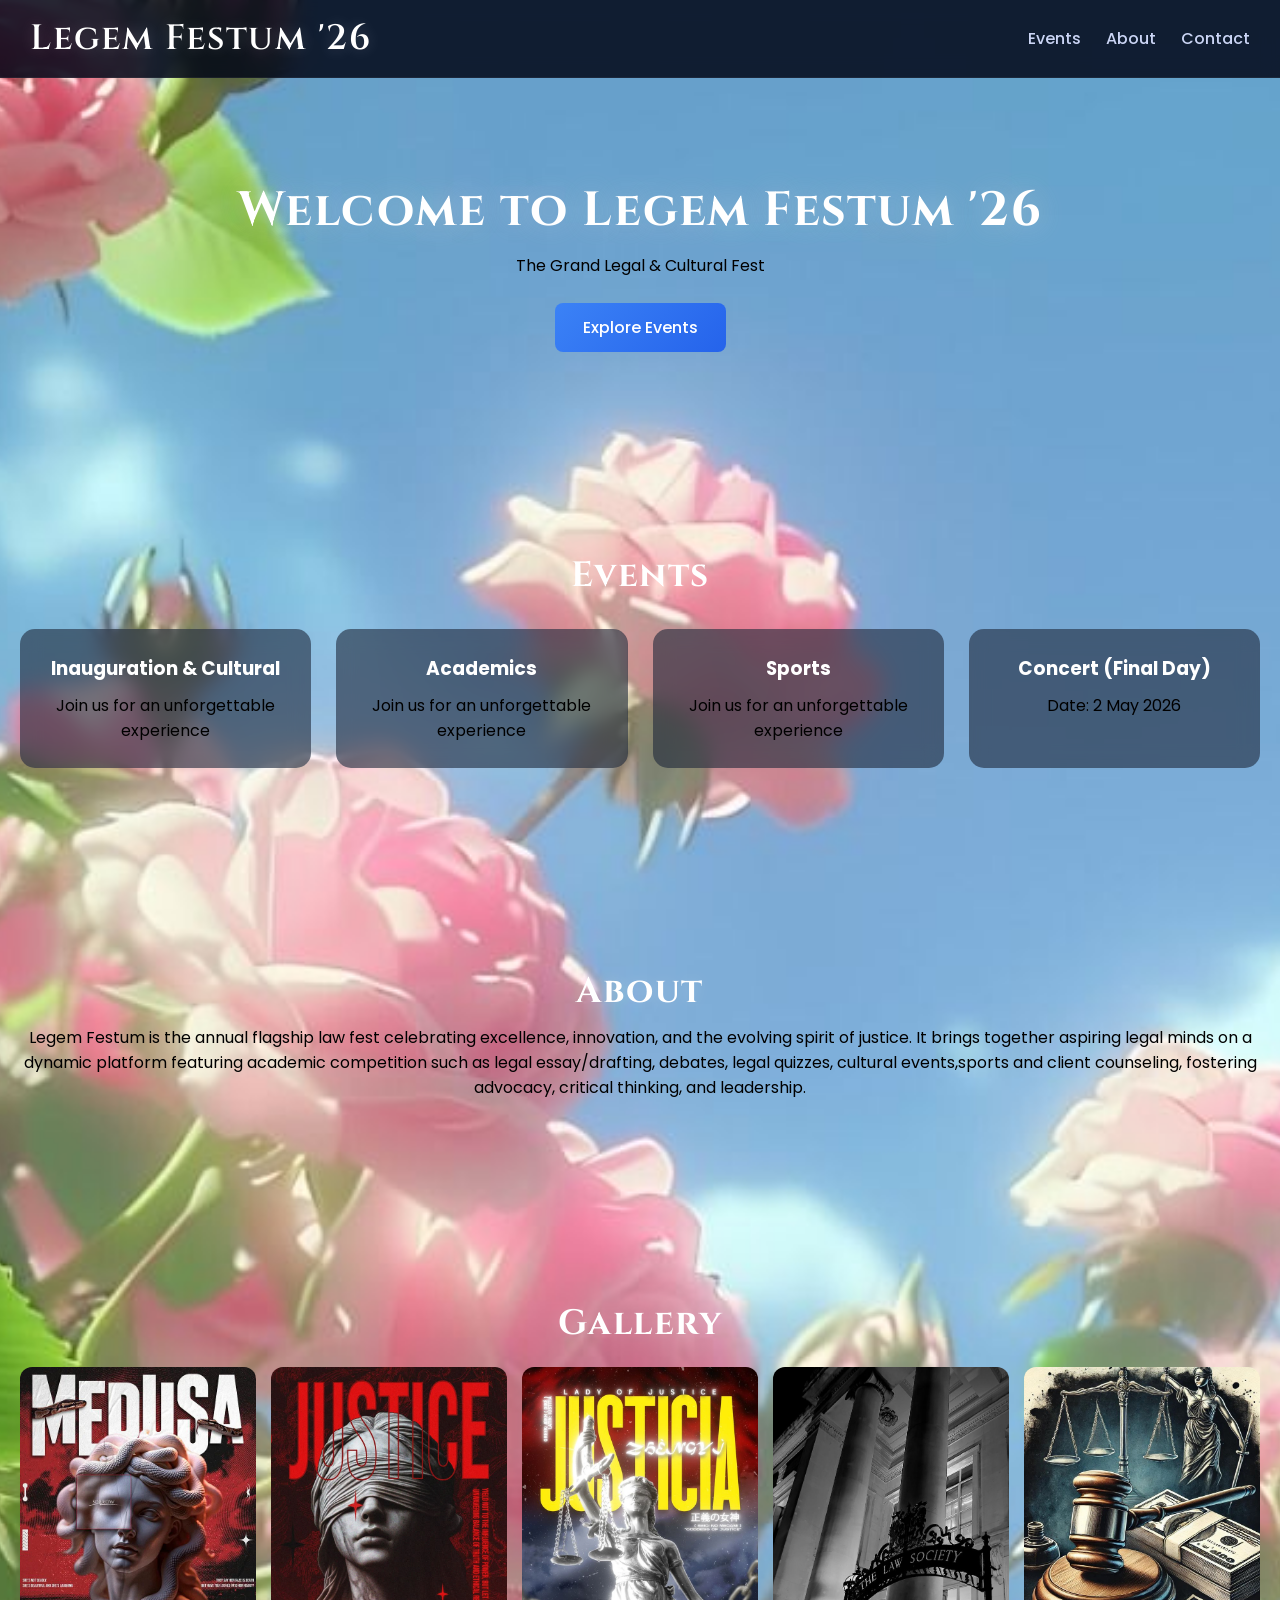
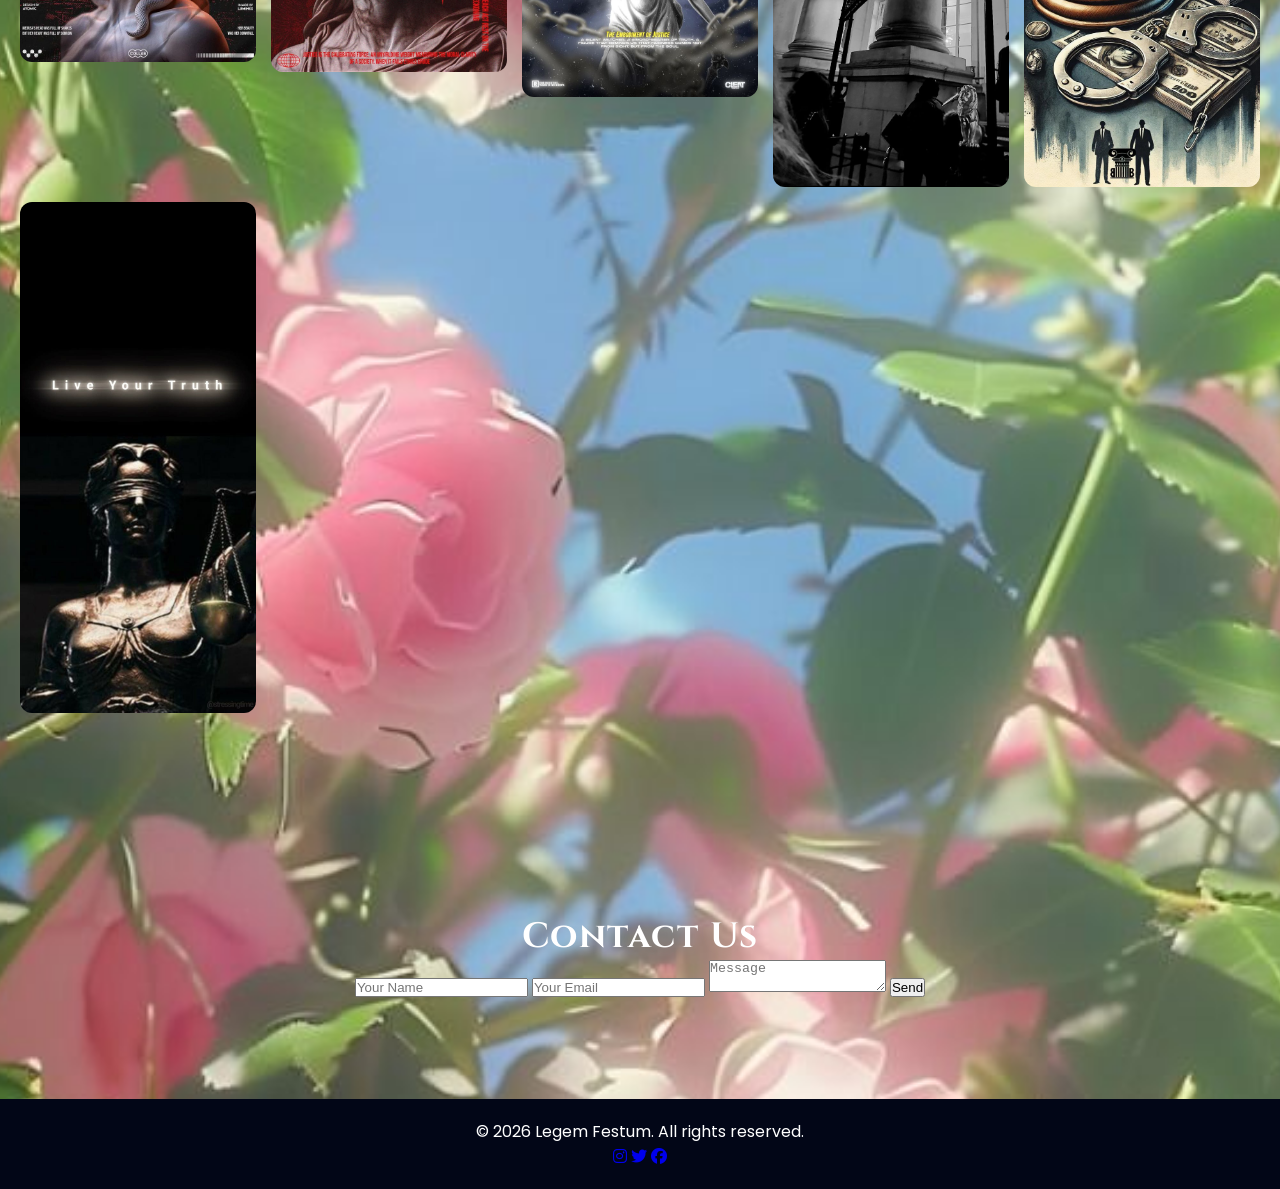
==== commit 601451c5: "Added social media id and icons" ====
--- a/index.html
+++ b/index.html
@@ -5,6 +5,7 @@
     <meta name="viewport" content="width=device-width, initial-scale=1.0">
     <title>Legem Festum '26</title>
     <link rel="stylesheet" href="style.css">
+    <link rel="stylesheet" href="https://cdnjs.cloudflare.com/ajax/libs/font-awesome/6.5.0/css/all.min.css">
 </head>
 <body>
 
@@ -23,8 +24,8 @@
 
     <ul id="nav-links">
         <li><a href="events.html">Events</a></li>
-        <li><a href="about">About</a></li>
-        <li><a href="contact">Contact</a></li>
+        <li><a href="about.html">About</a></li>
+        <li><a href="contact.html">Contact</a></li>
     </ul>
 </nav>
 
@@ -41,17 +42,17 @@
 <div class="cards">
     <div class="card">
         <h3>Inauguration & Cultural</h3>
-        <p>Date: 30 April 2026</p>
+        <p>Join us for an unforgettable experience</p>
     </div>
 
     <div class="card">
         <h3>Academics</h3>
-        <p>Date: 1 May 2026</p>
+        <p>Join us for an unforgettable experience</p>
     </div>
 
     <div class="card">
         <h3>Sports</h3>
-        <p>Date: 1 May 2026</p>
+        <p>Join us for an unforgettable experience</p>
     </div>
 
     <div class="card">
@@ -94,6 +95,13 @@
 <!-- Footer -->
 <footer>
     <p>© 2026 Legem Festum. All rights reserved.</p>
+
+    <div class="social-icons">
+        <a href="https://www.instagram.com/legem_festum.aus/" target="_blank"><i class="fab fa-instagram"></i></a>
+        <a href="#"><i class="fab fa-twitter"></i></a>
+        <a href="#"><i class="fab fa-facebook"></i></a>
+        
+    </div>
 </footer>
 
 <script src="script.js"></script>
--- a/style.css
+++ b/style.css
@@ -236,6 +236,8 @@
     background: #020617;
 }
 
+
+
 /* ================= FADE ================= */
 .fade-in {
     opacity: 0;
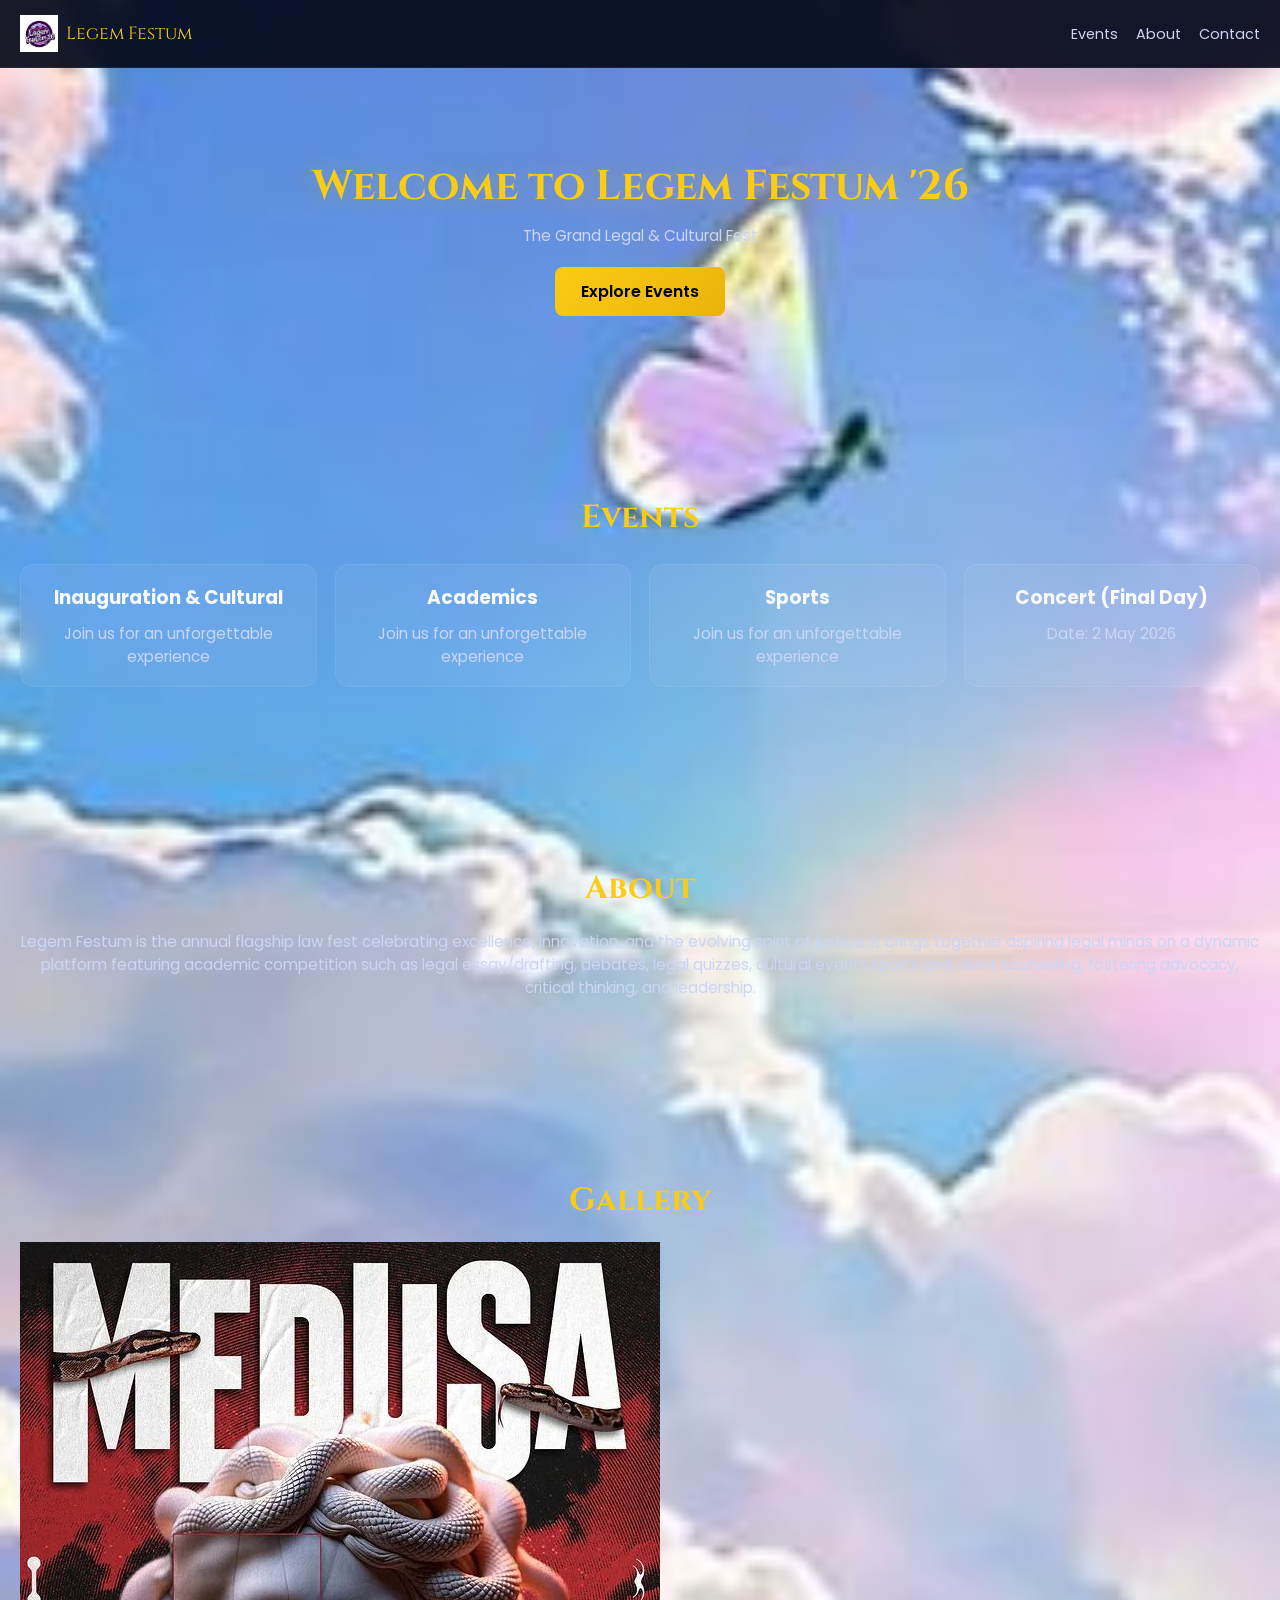
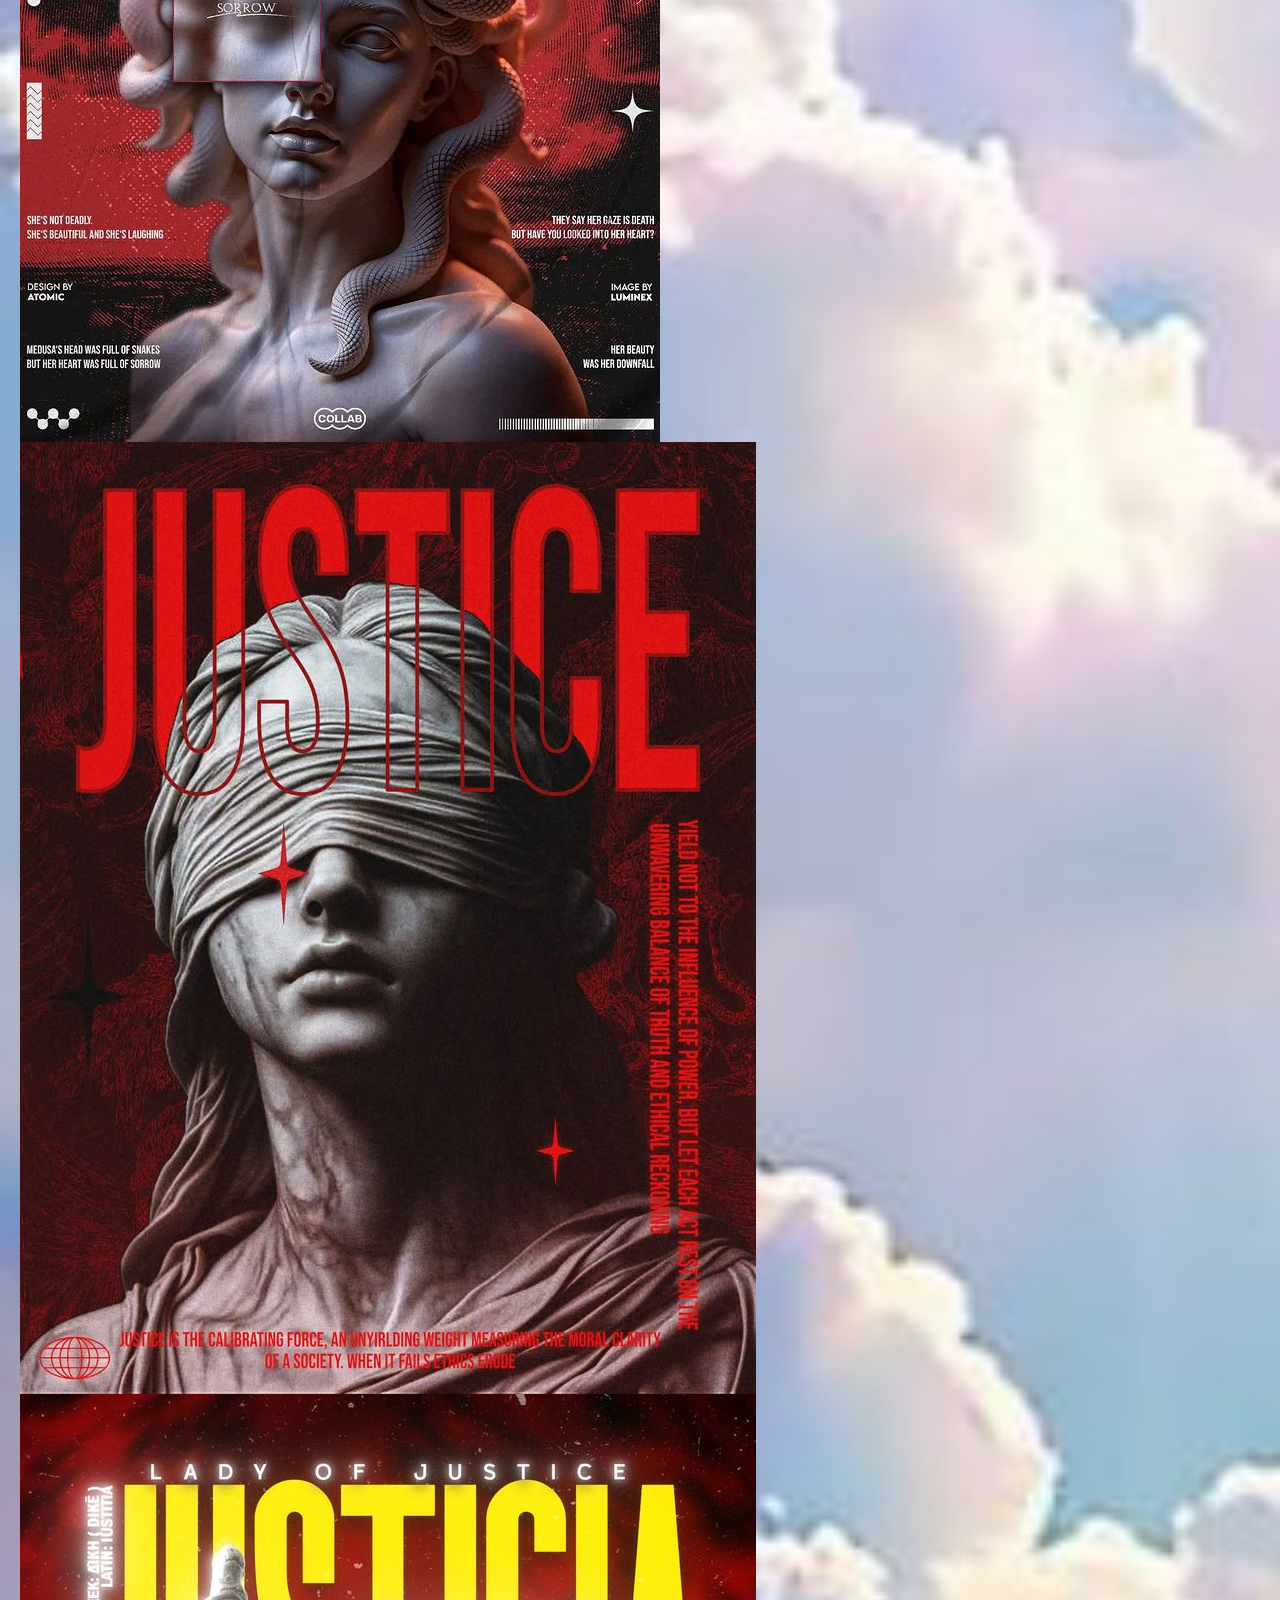
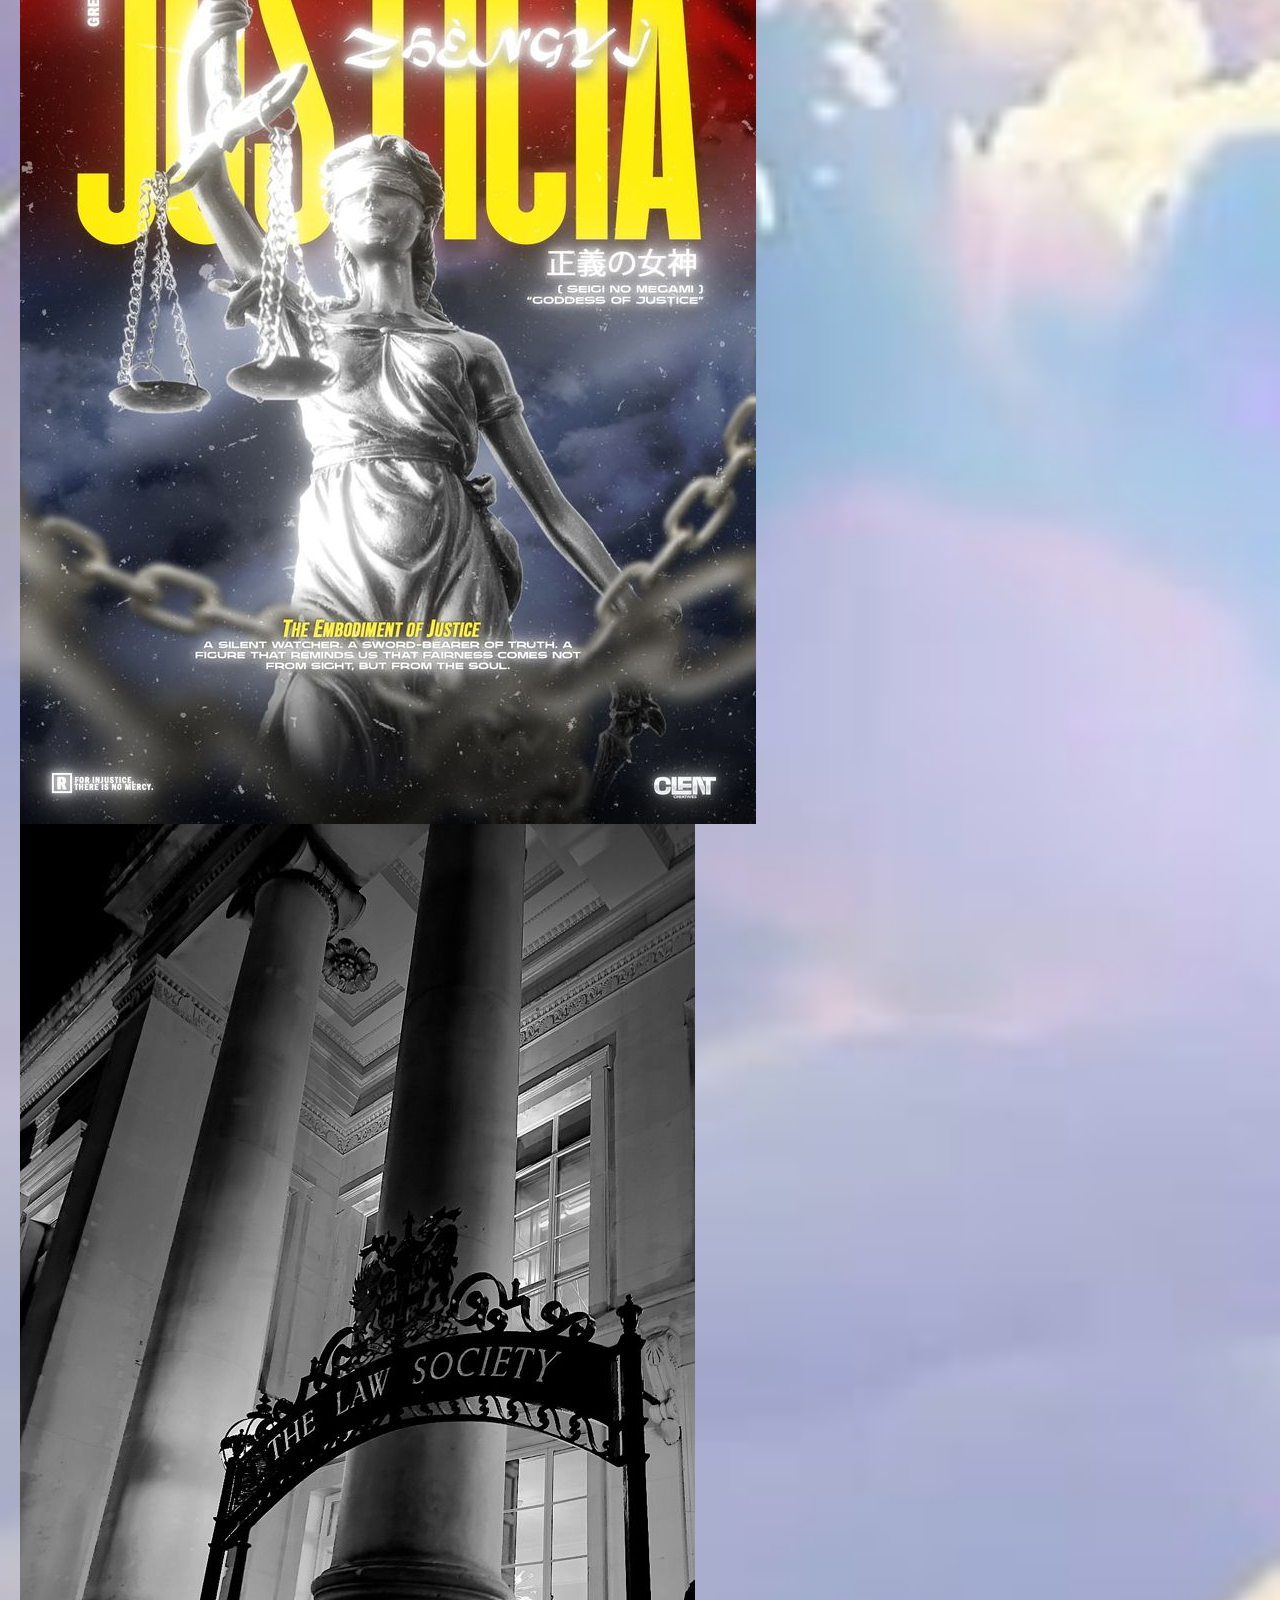
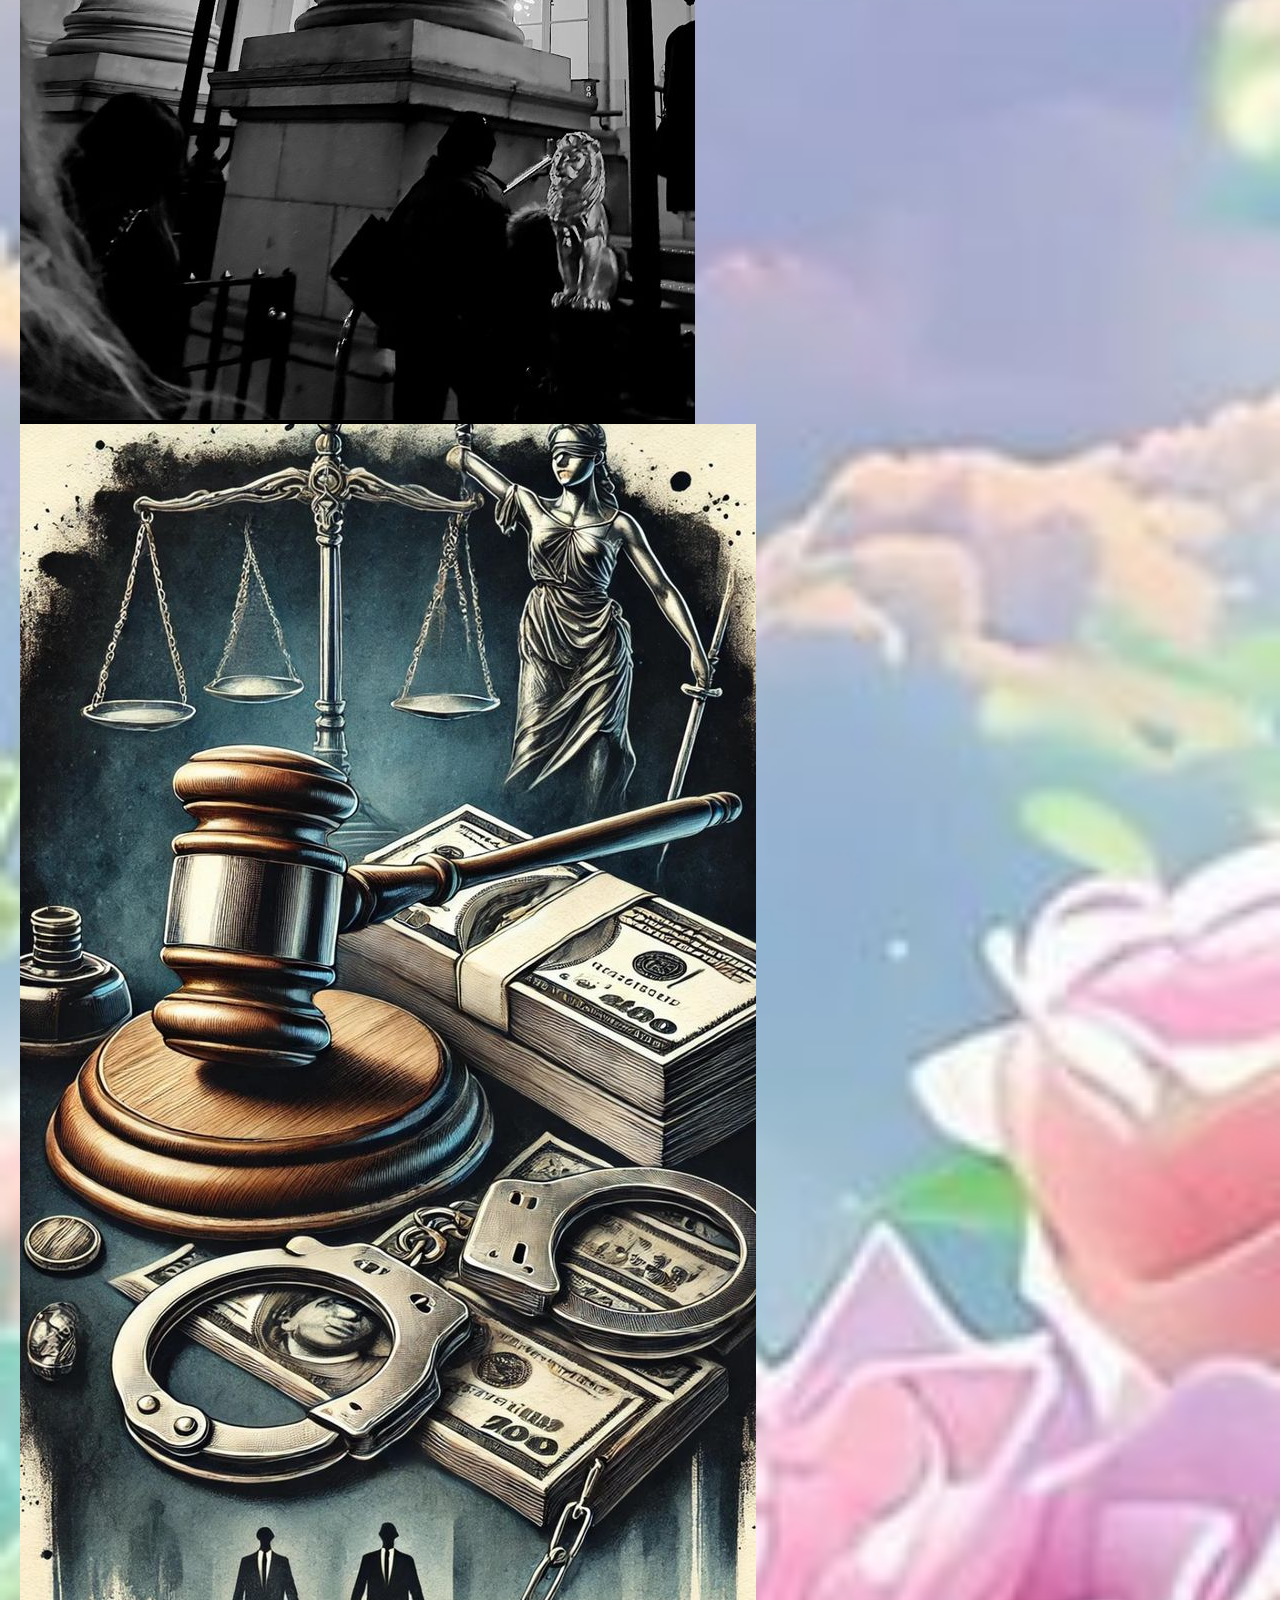
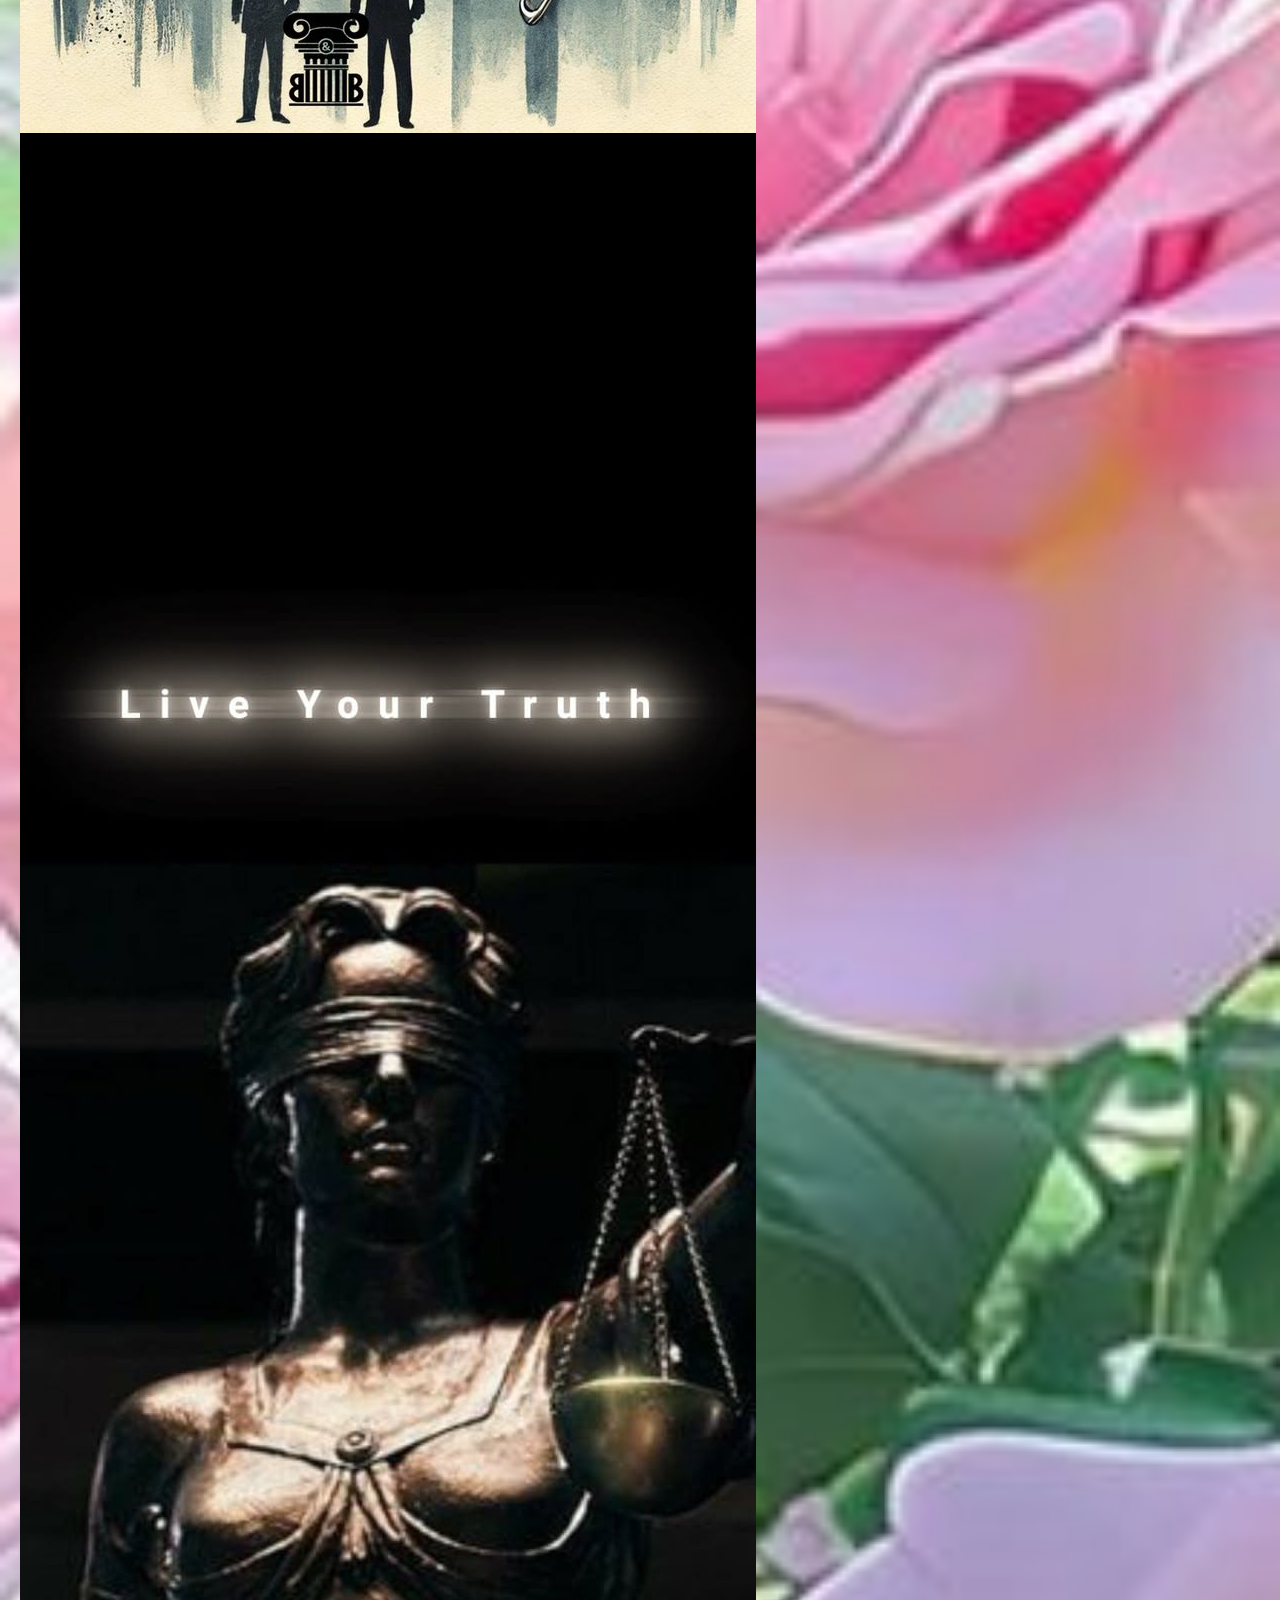
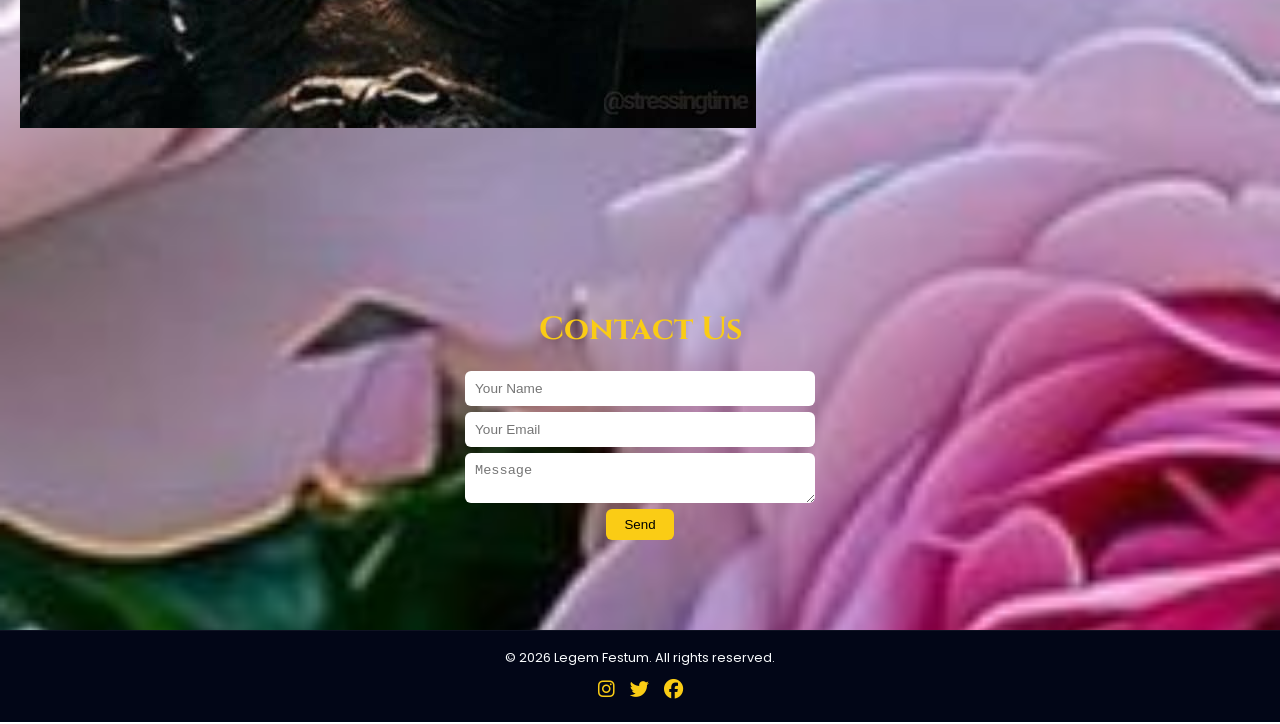
==== commit 61c53a16: "Update full website using css" ====
--- a/index.html
+++ b/index.html
@@ -11,7 +11,10 @@
 
 <!-- Navbar -->
 <nav class="navbar">
-    <h2>Legem Festum '26</h2>
+    <div class="logo">
+        <img src="images/logo.jpg" alt="Logo">
+        <span>Legem Festum</span>
+    </div>
 
     <!-- Hamburger -->
     
--- a/style.css
+++ b/style.css
@@ -1,5 +1,5 @@
 /* ================= GOOGLE FONTS ================= */
-@import url('https://fonts.googleapis.com/css2?family=Poppins:wght@300;400;500;600&family=Cinzel:wght@500;700&family=Playfair+Display:wght@400;600&display=swap');
+@import url('https://fonts.googleapis.com/css2?family=Poppins:wght@300;400;500;600&family=Cinzel:wght@500;700&display=swap');
 
 /* ================= RESET ================= */
 * {
@@ -8,30 +8,22 @@
     box-sizing: border-box;
 }
 
+/* IMAGE FIX */
+img {
+    max-width: 100%;
+    display: block;
+}
+
 html {
     scroll-behavior: smooth;
-}
-
-/* ================= BODY ================= */
+    font-size: 16px;
+}
+
 body {
     font-family: 'Poppins', sans-serif;
-    background: linear-gradient(135deg, #0f172a, #020617);
-    color: #fff;
-
-    /* 🔥 Smooth font rendering */
-    -webkit-font-smoothing: antialiased;
-    -moz-osx-font-smoothing: grayscale;
-}
-
-/* ================= HEADINGS ================= */
-h1, h2 {
-    font-family: 'Cinzel', serif;
-    letter-spacing: 1.5px;
-}
-
-h2 {
-    font-size: 2.2rem;
-    text-shadow: 0 0 15px rgba(255,255,255,0.2);
+    background: radial-gradient(circle at top, #0f172a, #020617);
+    color: #f8fafc;
+    overflow-x: hidden;
 }
 
 /* ================= NAVBAR ================= */
@@ -39,301 +31,240 @@
     display: flex;
     justify-content: space-between;
     align-items: center;
-    padding: 15px 30px;
+    padding: 15px 20px;
     position: sticky;
     top: 0;
-    backdrop-filter: blur(10px);
-    background: rgba(2, 6, 23, 0.85);
+    background: rgba(2, 6, 23, 0.9);
+    backdrop-filter: blur(12px);
     border-bottom: 1px solid rgba(255,255,255,0.05);
     z-index: 1000;
 }
 
-.navbar h2 {
-    font-weight: 600;
+/* LOGO */
+.logo {
+    display: flex;
+    align-items: center;
+    gap: 8px;
+}
+
+.logo img {
+    width: 38px;
+}
+
+.logo span {
+    font-family: 'Cinzel', serif;
+    font-size: 1.1rem;
+    color: #facc15;
 }
 
 /* NAV LINKS */
 #nav-links {
+    display: flex;
+    gap: 18px;
     list-style: none;
-    display: flex;
-    gap: 25px;
 }
 
 .navbar a {
     text-decoration: none;
     color: #cbd5f5;
-    font-weight: 500;
-    transition: 0.3s;
+    transition: 0.3s;
+    font-size: 0.9rem;
 }
 
 .navbar a:hover {
-    color: #3b82f6;
-}
-
-/* ================= HAMBURGER ================= */
-.menu-toggle {
-    display: none;
-    flex-direction: column;
-    justify-content: center;
-    align-items: center;
-    width: 35px;
-    height: 35px;
+    color: #facc15;
+}
+
+/* ADD HERE 👇 */
+a {
     cursor: pointer;
-    gap: 5px;
-    position: relative;
-    z-index: 1100;
-}
-
-.menu-toggle span {
-    width: 25px;
-    height: 3px;
-    background: white;
-    transition: 0.4s;
-    border-radius: 2px;
-}
-
-/* ANIMATE INTO X */
-.menu-toggle.active span:nth-child(1) {
-    transform: rotate(45deg) translate(5px, 5px);
-}
-
-.menu-toggle.active span:nth-child(2) {
-    opacity: 0;
-}
-
-.menu-toggle.active span:nth-child(3) {
-    transform: rotate(-45deg) translate(6px, -6px);
 }
 
 /* ================= HERO ================= */
 .hero {
     text-align: center;
-    padding: 100px 20px;
+    padding: 90px 20px;
 }
 
 .hero h1 {
-    font-size: 3rem;
-    font-weight: 700;
-    text-shadow: 0 0 30px rgba(232, 232, 232, 0.4);
+    font-family: 'Cinzel', serif;
+    font-size: 2.6rem;
+    color: #facc15;
+    text-shadow: 0 0 25px rgba(250,204,21,0.3);
 }
 
 .hero p {
     margin-top: 10px;
-    color: #000000;
+    color: #cbd5f5;
+    font-size: 0.95rem;
 }
 
 /* ================= BUTTON ================= */
 .btn {
     display: inline-block;
-    margin-top: 25px;
-    padding: 12px 28px;
+    margin-top: 20px;
+    padding: 12px 26px;
     border-radius: 8px;
-    background: linear-gradient(135deg, #3b82f6, #2563eb);
-    color: white;
+    background: linear-gradient(135deg, #facc15, #eab308);
+    color: black;
+    font-weight: 600;
     text-decoration: none;
-    font-weight: 500;
     transition: 0.3s;
 }
 
 .btn:hover {
-    transform: translateY(-3px);
-    box-shadow: 0 10px 25px rgba(59,130,246,0.4);
-}
-
-/* ================= EVENTS ================= */
-.events {
-    padding: 60px 20px;
+    transform: translateY(-3px) scale(1.03);
+    box-shadow: 0 10px 25px rgba(250,204,21,0.4);
+}
+
+/* ================= SECTION ================= */
+section {
+    padding: 60px 15px;
     text-align: center;
 }
 
+/* ================= HEADINGS ================= */
+h2 {
+    font-family: 'Cinzel', serif;
+    font-size: 2rem;
+    color: #facc15;
+    margin-bottom: 20px;
+}
+
+/* ================= CARDS ================= */
 .cards {
     display: grid;
-    grid-template-columns: repeat(auto-fit, minmax(250px, 1fr));
-    gap: 25px;
-    margin-top: 30px;
+    grid-template-columns: repeat(auto-fit, minmax(230px,1fr));
+    gap: 18px;
+    margin-top: 25px;
 }
 
 .card {
-    background: rgba(30, 41, 59, 0.6);
-    padding: 25px;
-    border-radius: 15px;
+    background: rgba(255, 255, 255, 0.05);
     backdrop-filter: blur(10px);
-    transition: 0.3s;
+    border-radius: 14px;
+    padding: 18px;
+    transition: 0.3s;
+    border: 1px solid rgba(255,255,255,0.08);
 }
 
 .card:hover {
-    transform: translateY(-8px);
-    box-shadow: 0 15px 30px rgba(0,0,0,0.4);
+    transform: translateY(-5px);
+    border: 1px solid rgba(250,204,21,0.4);
+}
+
+/* ================= EVENTS PAGE ================= */
+.events-page {
+    background: linear-gradient(135deg, #020617, #0f172a);
+    padding: 70px 15px;
+}
+
+.gallery {
+    display: grid;
+    grid-template-columns: repeat(auto-fit, minmax(140px,1fr));
+    gap: 12px;
+    margin-top: 15px;
+}
+
+.gallery img {
+    width: 100%;
+    height: 140px;
+    object-fit: cover;
+    border-radius: 10px;
+    transition: 0.3s;
+}
+
+.gallery img:hover {
+    transform: scale(1.05);
 }
 
 /* ================= ABOUT ================= */
-.about {
-    padding: 60px 20px;
-    text-align: center;
-}
-
-.about h2 {
-    font-size: 2.4rem;
-    letter-spacing: 2px;
-    text-transform: uppercase;
-    margin-bottom: 20px;
-}
-
 .about p {
-    font-family: 'Playfair Display', serif;
-    font-size: 1.15rem;
-    line-height: 1.9;
+    max-width: 650px;
+    margin: auto;
+    line-height: 1.6;
     color: #e2e8f0;
-    max-width: 850px;
-    margin: auto;
-    text-shadow: 1px 1px 0 rgba(0,0,0,0.5);
-}
-
-/* ================= GALLERY ================= */
-.gallery {
-    padding: 60px 20px;
-    text-align: center;
-}
-
-.gallery-grid {
-    display: grid;
-    grid-template-columns: repeat(auto-fit, minmax(200px, 1fr));
-    gap: 15px;
-    margin-top: 20px;
-}
-
-.gallery-grid img {
-    width: 100%;
-    border-radius: 12px;
-    transition: 0.4s;
+    font-size: 0.9rem;
+}
+
+/* ================= CONTACT ================= */
+form input,
+form textarea {
+    width: 90%;
+    max-width: 350px;
+    padding: 10px;
+    margin: 6px auto;
+    display: block;
+    border-radius: 6px;
+    border: none;
+    font-size: 0.85rem;
+}
+
+form button {
+    background: #facc15;
+    color: black;
+    padding: 8px 18px;
+    border-radius: 6px;
+    border: none;
     cursor: pointer;
-}
-
-.gallery-grid img:hover {
-    transform: scale(1.08);
-    box-shadow: 0 15px 30px rgba(0,0,0,0.6);
-}
-
-/* ================= CONTACT ================= */
-.contact {
-    padding: 60px 20px;
-    text-align: center;
-}
-
-.contact input,
-.contact textarea {
-    width: 80%;
-    margin: 10px auto;
-    padding: 12px;
-    border-radius: 8px;
-    border: none;
 }
 
 /* ================= FOOTER ================= */
 footer {
     text-align: center;
-    padding: 20px;
+    padding: 18px;
     background: #020617;
-}
-
-
-
-/* ================= FADE ================= */
-.fade-in {
-    opacity: 0;
-    transform: translateY(30px);
-    transition: 0.6s ease;
-}
-
-.fade-in.show {
-    opacity: 1;
-    transform: translateY(0);
-}
-
-/* ================= EVENTS PAGE ================= */
-.events-page {
-    text-align: center;
-    padding: 60px 20px;
-}
-
-.event-gallery {
-    display: grid;
-    grid-template-columns: repeat(auto-fit, minmax(250px, 1fr));
-    gap: 25px;
-    margin-top: 40px;
-}
-
-.event-card {
-    background: rgba(30, 41, 59, 0.6);
-    border-radius: 15px;
-    overflow: hidden;
-    backdrop-filter: blur(10px);
-    transition: 0.4s;
-}
-
-.event-card img {
-    width: 100%;
-    height: 200px;
-    object-fit: cover;
-}
-
-.event-card:hover {
-    transform: translateY(-8px) scale(1.02);
-    box-shadow: 0 20px 40px rgba(255, 24, 24, 0.5);
-}
-
-.event-info {
-    padding: 15px;
-}
-
-.event-info p {
-    color: #94a3b8;
+    border-top: 1px solid rgba(255,255,255,0.05);
+    font-size: 0.8rem;
+}
+
+.social-icons {
+    margin-top: 8px;
+}
+
+.social-icons a {
+    margin: 0 6px;
+    font-size: 1.2rem;
+    color: #facc15;
+    transition: 0.3s;
+}
+
+.social-icons a:hover {
+    transform: scale(1.2);
 }
 
 /* ================= MOBILE ================= */
 @media (max-width: 768px) {
 
-    .menu-toggle {
-        display: flex;
-    }
-
-    .navbar {
-        position: relative;
+    .hero h1 {
+        font-size: 1.8rem;
+    }
+
+    h2 {
+        font-size: 1.6rem;
     }
 
     #nav-links {
+        flex-direction: column;
         position: absolute;
-        top: 60px;
+        top: 100%;
+        width: 100%;
         left: 0;
-        width: 100%;
         background: #020617;
-        flex-direction: column;
-        z-index: 999;
-
         max-height: 0;
         overflow: hidden;
-        transition: max-height 0.4s ease;
+        transition: 0.3s ease;
+    }
+
+    #nav-links.active {
+        max-height: 250px;
     }
 
     #nav-links li {
-        text-align: center;
-        padding: 12px 0;
-    }
-
-    #nav-links.active {
-        max-height: 300px;
-    }
-
-    .hero h1 {
-        font-size: 2rem;
-    }
-
-    .about p {
-        font-size: 1rem;
-        padding: 0 10px;
-    }
-
-    .event-card img {
-        height: 180px;
+        padding: 10px;
+    }
+
+    .gallery img {
+        height: 120px;
     }
 }
